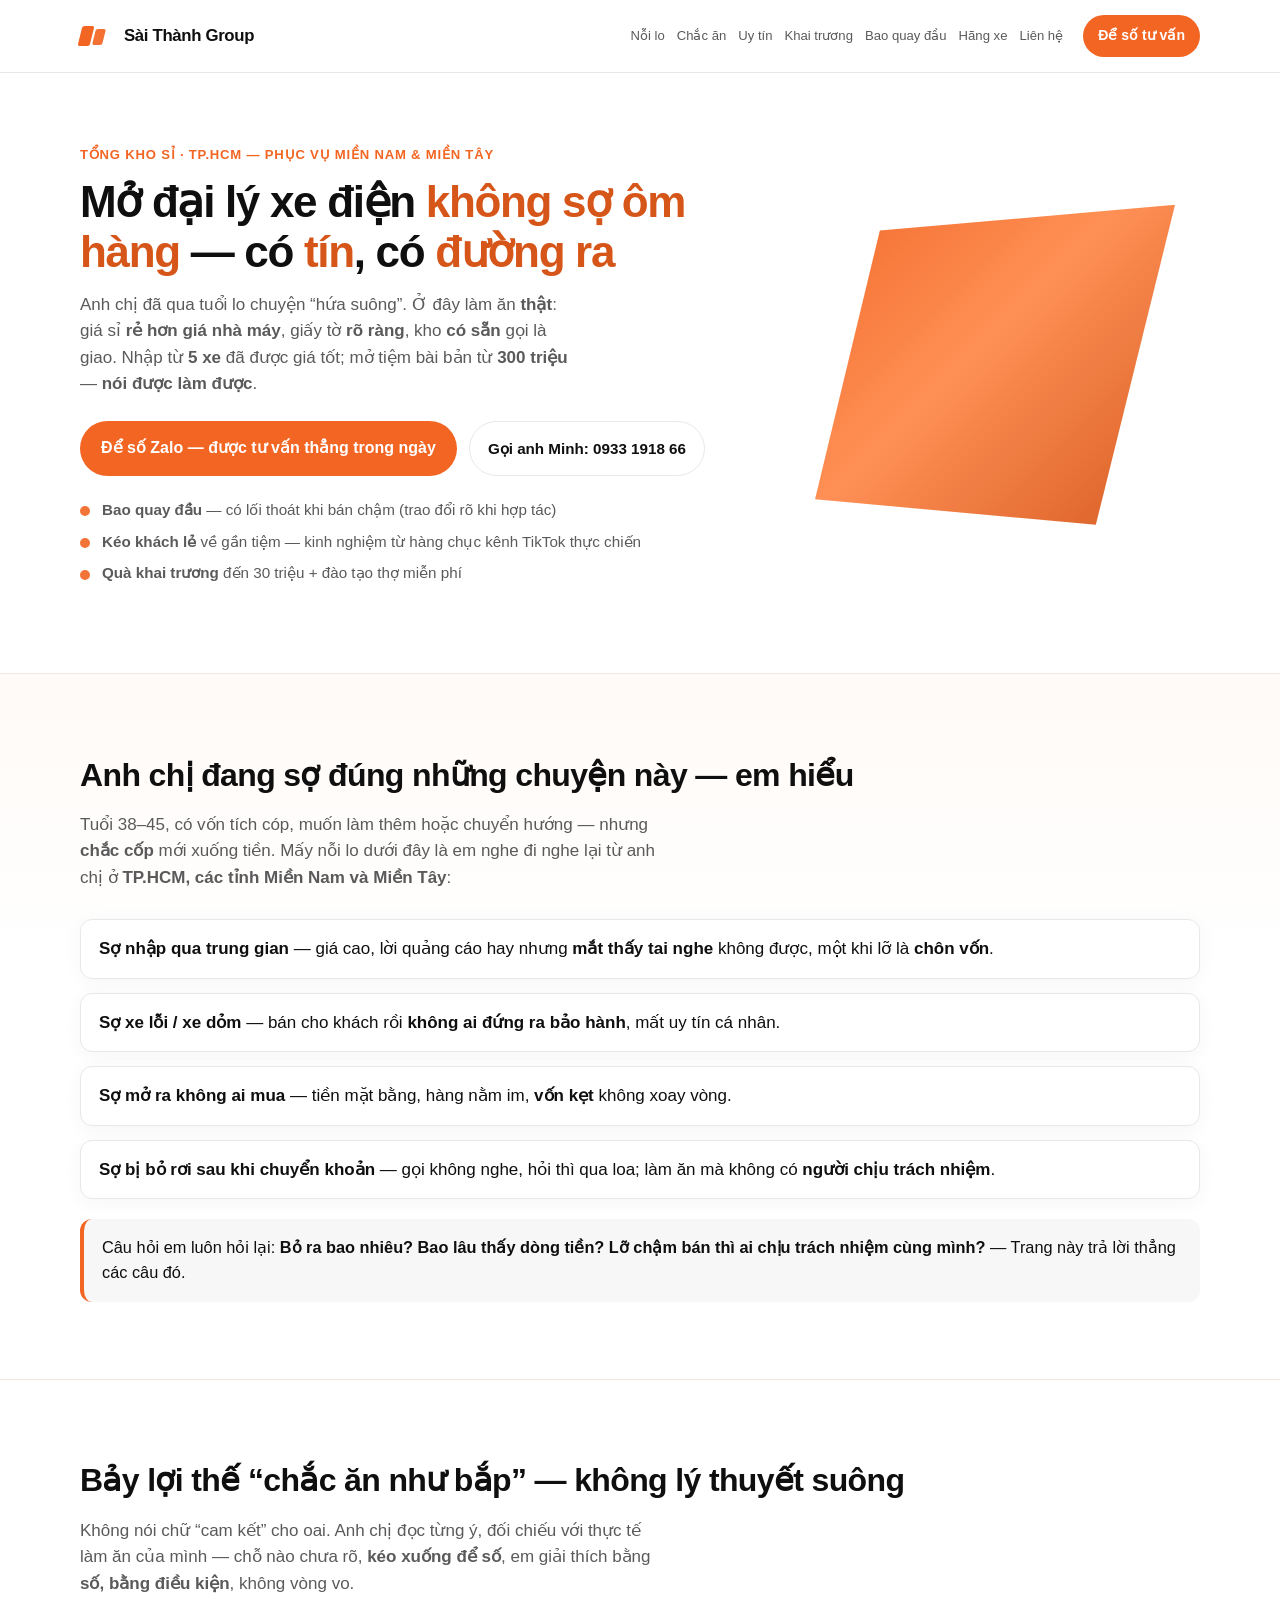
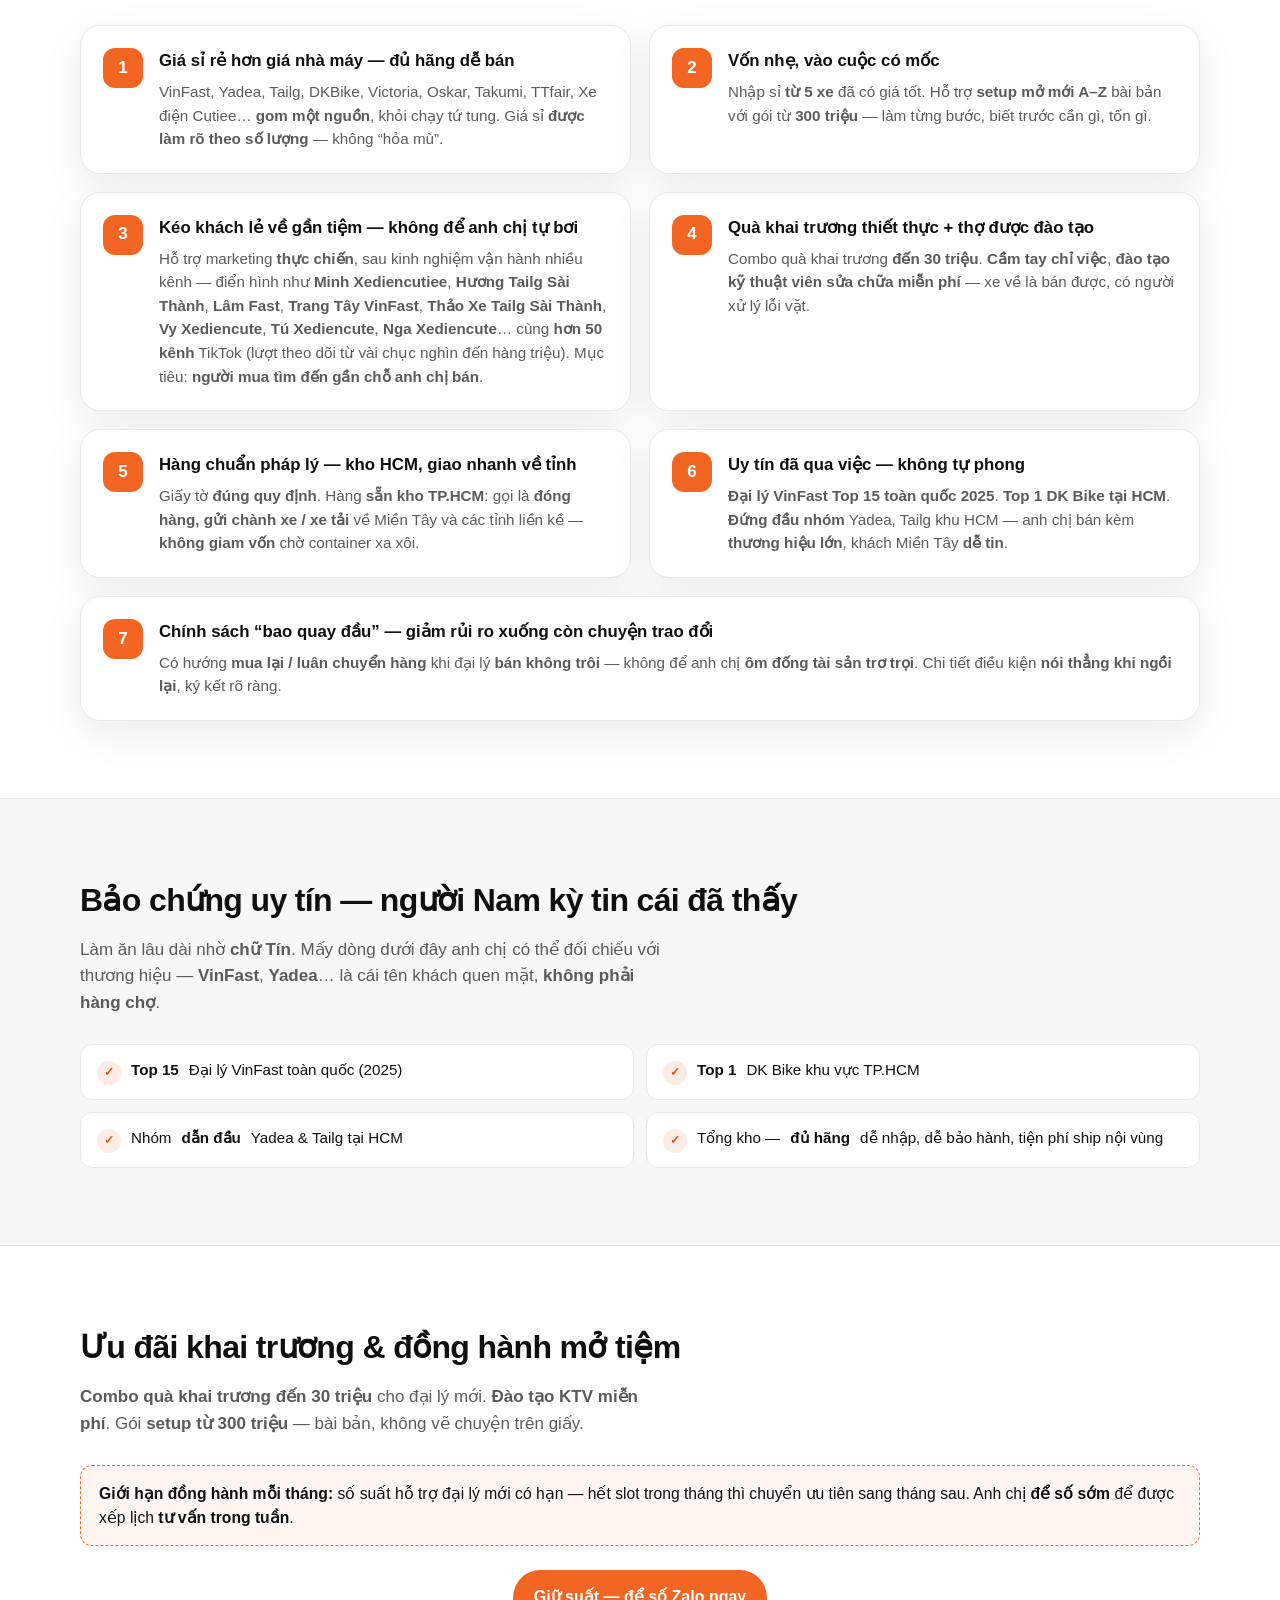
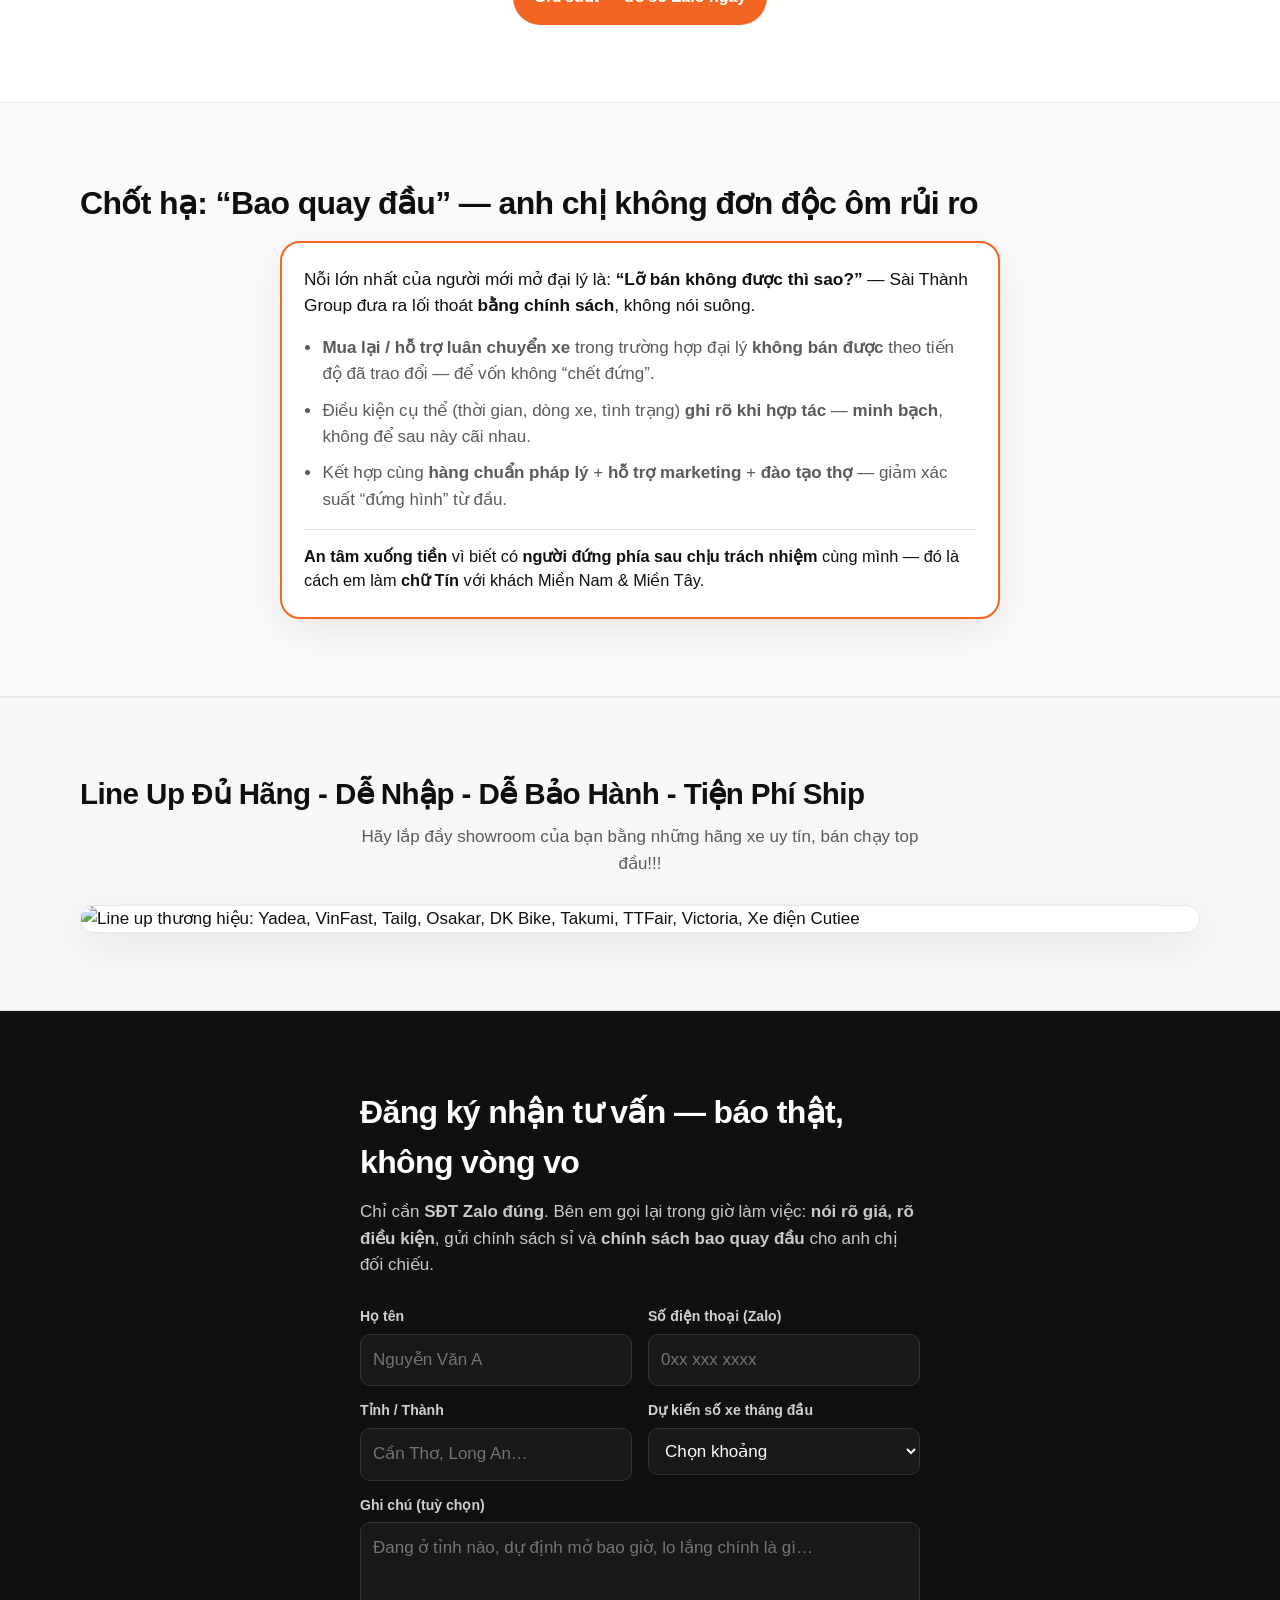
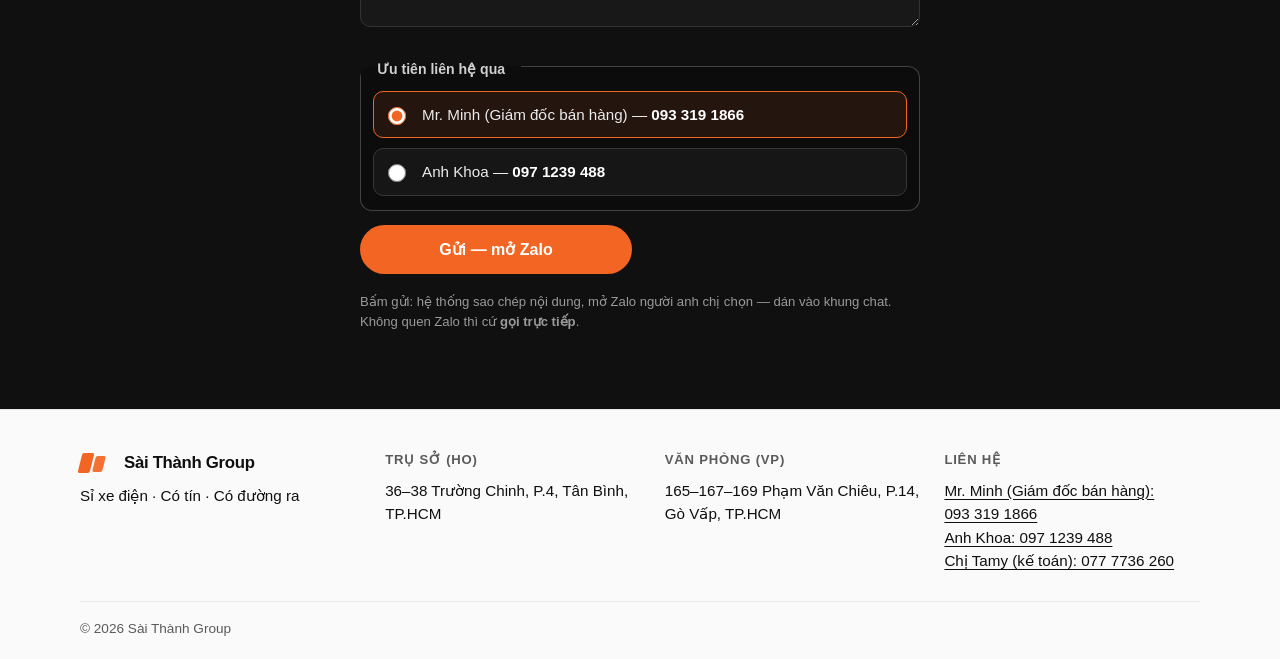
==== index.html @ 031f476b "Add files via upload" ====
<!DOCTYPE html>
<html lang="vi">
<head>
  <meta charset="UTF-8" />
  <meta name="viewport" content="width=device-width, initial-scale=1" />
  <meta name="description" content="Sài Thành Group — sỉ xe điện giá tốt hơn nhà máy, kho HCM, bao quay đầu. Uy tín Top VinFast, DK Bike, Yadea, Tailg. Tư vấn mở đại lý Miền Nam &amp; Miền Tây." />
  <title>Sài Thành Group — Mở đại lý xe điện chắc ăn, có tín, có đường ra</title>
  <link rel="stylesheet" href="style.css" />
</head>
<body>
  <header class="site-header">
    <div class="wrap site-header__inner">
      <a class="brand" href="#top" aria-label="Sài Thành Group — về đầu trang">
        <span class="brand__mark" aria-hidden="true"></span>
        <span class="brand__name">Sài Thành Group</span>
      </a>
      <nav class="nav" aria-label="Mục chính">
        <a href="#noi-dau">Nỗi lo</a>
        <a href="#giai-phap">Chắc ăn</a>
        <a href="#uy-tin">Uy tín</a>
        <a href="#uu-dai">Khai trương</a>
        <a href="#bao-quay-dau">Bao quay đầu</a>
        <a href="#hang">Hãng xe</a>
        <a href="#lien-he">Liên hệ</a>
      </nav>
      <a class="btn btn--primary btn--sm" href="#bao-gia">Để số tư vấn</a>
    </div>
  </header>

  <main id="top">
    <section class="hero">
      <div class="wrap hero__grid">
        <div class="hero__copy">
          <p class="eyebrow">Tổng kho sỉ · TP.HCM — phục vụ Miền Nam &amp; Miền Tây</p>
          <h1>Mở đại lý xe điện <strong>không sợ ôm hàng</strong> — có <strong>tín</strong>, có <strong>đường ra</strong></h1>
          <p class="hero__lead">
            Anh chị đã qua tuổi lo chuyện “hứa suông”. Ở đây làm ăn <strong>thật</strong>: giá sỉ <strong>rẻ hơn giá nhà máy</strong>, giấy tờ <strong>rõ ràng</strong>, kho <strong>có sẵn</strong> gọi là giao. Nhập từ <strong>5 xe</strong> đã được giá tốt; mở tiệm bài bản từ <strong>300 triệu</strong> — <strong>nói được làm được</strong>.
          </p>
          <div class="hero__cta">
            <a class="btn btn--primary btn--lg" href="#bao-gia">Để số Zalo — được tư vấn thẳng trong ngày</a>
            <a class="btn btn--ghost" href="tel:+84933191866">Gọi anh Minh: 0933&nbsp;1918&nbsp;66</a>
          </div>
          <ul class="hero__ticks" aria-label="Điểm chốt nhanh">
            <li><strong>Bao quay đầu</strong> — có lối thoát khi bán chậm (trao đổi rõ khi hợp tác)</li>
            <li><strong>Kéo khách lẻ</strong> về gần tiệm — kinh nghiệm từ hàng chục kênh TikTok thực chiến</li>
            <li><strong>Quà khai trương</strong> đến 30 triệu + đào tạo thợ miễn phí</li>
          </ul>
        </div>
        <div class="hero__visual" aria-hidden="true">
          <div class="hero__shape"></div>
        </div>
      </div>
    </section>

    <section class="section section--pain" id="noi-dau">
      <div class="wrap">
        <h2 class="section__title">Anh chị đang sợ đúng những chuyện này — em hiểu</h2>
        <p class="section__lead">
          Tuổi 38–45, có vốn tích cóp, muốn làm thêm hoặc chuyển hướng — nhưng <strong>chắc cốp</strong> mới xuống tiền. Mấy nỗi lo dưới đây là em nghe đi nghe lại từ anh chị ở <strong>TP.HCM, các tỉnh Miền Nam và Miền Tây</strong>:
        </p>
        <ul class="pain-list">
          <li>
            <strong>Sợ nhập qua trung gian</strong> — giá cao, lời quảng cáo hay nhưng <strong>mắt thấy tai nghe</strong> không được, một khi lỡ là <strong>chôn vốn</strong>.
          </li>
          <li>
            <strong>Sợ xe lỗi / xe dỏm</strong> — bán cho khách rồi <strong>không ai đứng ra bảo hành</strong>, mất uy tín cá nhân.
          </li>
          <li>
            <strong>Sợ mở ra không ai mua</strong> — tiền mặt bằng, hàng nằm im, <strong>vốn kẹt</strong> không xoay vòng.
          </li>
          <li>
            <strong>Sợ bị bỏ rơi sau khi chuyển khoản</strong> — gọi không nghe, hỏi thì qua loa; làm ăn mà không có <strong>người chịu trách nhiệm</strong>.
          </li>
        </ul>
        <p class="pain-close">
          Câu hỏi em luôn hỏi lại: <strong>Bỏ ra bao nhiêu? Bao lâu thấy dòng tiền? Lỡ chậm bán thì ai chịu trách nhiệm cùng mình?</strong> — Trang này trả lời thẳng các câu đó.
        </p>
      </div>
    </section>

    <section class="section" id="giai-phap">
      <div class="wrap">
        <h2 class="section__title">Bảy lợi thế “chắc ăn như bắp” — không lý thuyết suông</h2>
        <p class="section__lead">
          Không nói chữ “cam kết” cho oai. Anh chị đọc từng ý, đối chiếu với thực tế làm ăn của mình — chỗ nào chưa rõ, <strong>kéo xuống để số</strong>, em giải thích bằng <strong>số, bằng điều kiện</strong>, không vòng vo.
        </p>
        <ol class="benefits">
          <li>
            <span class="benefits__n">1</span>
            <div>
              <h3><strong>Giá sỉ rẻ hơn giá nhà máy</strong> — đủ hãng dễ bán</h3>
              <p>VinFast, Yadea, Tailg, DKBike, Victoria, Oskar, Takumi, TTfair, Xe điện Cutiee… <strong>gom một nguồn</strong>, khỏi chạy tứ tung. Giá sỉ <strong>được làm rõ theo số lượng</strong> — không “hỏa mù”.</p>
            </div>
          </li>
          <li>
            <span class="benefits__n">2</span>
            <div>
              <h3><strong>Vốn nhẹ, vào cuộc có mốc</strong></h3>
              <p>Nhập sỉ <strong>từ 5 xe</strong> đã có giá tốt. Hỗ trợ <strong>setup mở mới A–Z</strong> bài bản với gói từ <strong>300 triệu</strong> — làm từng bước, biết trước cần gì, tốn gì.</p>
            </div>
          </li>
          <li>
            <span class="benefits__n">3</span>
            <div>
              <h3><strong>Kéo khách lẻ về gần tiệm</strong> — không để anh chị tự bơi</h3>
              <p>Hỗ trợ marketing <strong>thực chiến</strong>, sau kinh nghiệm vận hành nhiều kênh — điển hình như <strong>Minh Xediencutiee</strong>, <strong>Hương Tailg Sài Thành</strong>, <strong>Lâm Fast</strong>, <strong>Trang Tây VinFast</strong>, <strong>Thảo Xe Tailg Sài Thành</strong>, <strong>Vy Xediencute</strong>, <strong>Tú Xediencute</strong>, <strong>Nga Xediencute</strong>… cùng <strong>hơn 50 kênh</strong> TikTok (lượt theo dõi từ vài chục nghìn đến hàng triệu). Mục tiêu: <strong>người mua tìm đến gần chỗ anh chị bán</strong>.</p>
            </div>
          </li>
          <li>
            <span class="benefits__n">4</span>
            <div>
              <h3><strong>Quà khai trương thiết thực</strong> + thợ được đào tạo</h3>
              <p>Combo quà khai trương <strong>đến 30 triệu</strong>. <strong>Cầm tay chỉ việc</strong>, <strong>đào tạo kỹ thuật viên sửa chữa miễn phí</strong> — xe về là bán được, có người xử lý lỗi vặt.</p>
            </div>
          </li>
          <li>
            <span class="benefits__n">5</span>
            <div>
              <h3><strong>Hàng chuẩn pháp lý</strong> — kho HCM, giao nhanh về tỉnh</h3>
              <p>Giấy tờ <strong>đúng quy định</strong>. Hàng <strong>sẵn kho TP.HCM</strong>: gọi là <strong>đóng hàng, gửi chành xe / xe tải</strong> về Miền Tây và các tỉnh liền kề — <strong>không giam vốn</strong> chờ container xa xôi.</p>
            </div>
          </li>
          <li>
            <span class="benefits__n">6</span>
            <div>
              <h3><strong>Uy tín đã qua việc</strong> — không tự phong</h3>
              <p><strong>Đại lý VinFast Top 15 toàn quốc 2025</strong>. <strong>Top 1 DK Bike tại HCM</strong>. <strong>Đứng đầu nhóm</strong> Yadea, Tailg khu HCM — anh chị bán kèm <strong>thương hiệu lớn</strong>, khách Miền Tây <strong>dễ tin</strong>.</p>
            </div>
          </li>
          <li>
            <span class="benefits__n">7</span>
            <div>
              <h3><strong>Chính sách “bao quay đầu”</strong> — giảm rủi ro xuống còn chuyện trao đổi</h3>
              <p>Có hướng <strong>mua lại / luân chuyển hàng</strong> khi đại lý <strong>bán không trôi</strong> — không để anh chị <strong>ôm đống tài sản trơ trọi</strong>. Chi tiết điều kiện <strong>nói thẳng khi ngồi lại</strong>, ký kết rõ ràng.</p>
            </div>
          </li>
        </ol>
      </div>
    </section>

    <section class="section section--tint" id="uy-tin">
      <div class="wrap">
        <h2 class="section__title">Bảo chứng uy tín — người Nam kỳ tin cái đã thấy</h2>
        <p class="section__lead">
          Làm ăn lâu dài nhờ <strong>chữ Tín</strong>. Mấy dòng dưới đây anh chị có thể đối chiếu với thương hiệu — <strong>VinFast</strong>, <strong>Yadea</strong>… là cái tên khách quen mặt, <strong>không phải hàng chợ</strong>.
        </p>
        <ul class="trust-badges">
          <li><span class="trust-badges__mark">✓</span> <strong>Top 15</strong> Đại lý VinFast toàn quốc (2025)</li>
          <li><span class="trust-badges__mark">✓</span> <strong>Top 1</strong> DK Bike khu vực TP.HCM</li>
          <li><span class="trust-badges__mark">✓</span> Nhóm <strong>dẫn đầu</strong> Yadea &amp; Tailg tại HCM</li>
          <li><span class="trust-badges__mark">✓</span> Tổng kho — <strong>đủ hãng</strong> dễ nhập, dễ bảo hành, tiện phí ship nội vùng</li>
        </ul>
      </div>
    </section>

    <section class="section" id="uu-dai">
      <div class="wrap">
        <h2 class="section__title">Ưu đãi khai trương &amp; đồng hành mở tiệm</h2>
        <p class="section__lead">
          <strong>Combo quà khai trương đến 30 triệu</strong> cho đại lý mới. <strong>Đào tạo KTV miễn phí</strong>. Gói <strong>setup từ 300 triệu</strong> — bài bản, không vẽ chuyện trên giấy.
        </p>
        <div class="scarcity-box" role="note">
          <p><strong>Giới hạn đồng hành mỗi tháng:</strong> số suất hỗ trợ đại lý mới có hạn — hết slot trong tháng thì chuyển ưu tiên sang tháng sau. Anh chị <strong>để số sớm</strong> để được xếp lịch <strong>tư vấn trong tuần</strong>.</p>
        </div>
        <p class="section__cta">
          <a class="btn btn--primary btn--lg" href="#bao-gia">Giữ suất — để số Zalo ngay</a>
        </p>
      </div>
    </section>

    <section class="section section--commit" id="bao-quay-dau">
      <div class="wrap">
        <h2 class="section__title">Chốt hạ: <strong>“Bao quay đầu”</strong> — anh chị không đơn độc ôm rủi ro</h2>
        <div class="commit-card">
          <p class="commit-card__lead">
            Nỗi lớn nhất của người mới mở đại lý là: <strong>“Lỡ bán không được thì sao?”</strong> — Sài Thành Group đưa ra lối thoát <strong>bằng chính sách</strong>, không nói suông.
          </p>
          <ul class="commit-card__list">
            <li><strong>Mua lại / hỗ trợ luân chuyển xe</strong> trong trường hợp đại lý <strong>không bán được</strong> theo tiến độ đã trao đổi — để vốn không “chết đứng”.</li>
            <li>Điều kiện cụ thể (thời gian, dòng xe, tình trạng) <strong>ghi rõ khi hợp tác</strong> — <strong>minh bạch</strong>, không để sau này cãi nhau.</li>
            <li>Kết hợp cùng <strong>hàng chuẩn pháp lý</strong> + <strong>hỗ trợ marketing</strong> + <strong>đào tạo thợ</strong> — giảm xác suất “đứng hình” từ đầu.</li>
          </ul>
          <p class="commit-card__foot">
            <strong>An tâm xuống tiền</strong> vì biết có <strong>người đứng phía sau chịu trách nhiệm</strong> cùng mình — đó là cách em làm <strong>chữ Tín</strong> với khách Miền Nam &amp; Miền Tây.
          </p>
        </div>
      </div>
    </section>

    <section class="section section--tint" id="hang">
      <div class="wrap">
        <h2 class="section__title section__title--brands">Line Up Đủ Hãng - Dễ Nhập - Dễ Bảo Hành - Tiện Phí Ship</h2>
        <p class="section__lead section__lead--center">
          Hãy lắp đầy showroom của bạn bằng những hãng xe uy tín, bán chạy top đầu!!!
        </p>
        <figure class="lineup">
          <img
            src="assets/lineup-brands.png"
            alt="Line up thương hiệu: Yadea, VinFast, Tailg, Osakar, DK Bike, Takumi, TTFair, Victoria, Xe điện Cutiee"
            loading="lazy"
            decoding="async"
          />
        </figure>
      </div>
    </section>

    <section class="section section--dark" id="bao-gia">
      <div class="wrap narrow">
        <h2 class="section__title section__title--light">Đăng ký nhận tư vấn — <strong>báo thật, không vòng vo</strong></h2>
        <p class="section__lead section__lead--light">
          Chỉ cần <strong>SĐT Zalo đúng</strong>. Bên em gọi lại trong giờ làm việc: <strong>nói rõ giá, rõ điều kiện</strong>, gửi chính sách sỉ và <strong>chính sách bao quay đầu</strong> cho anh chị đối chiếu.
        </p>
        <form class="lead-form" id="lead-form" novalidate>
          <div class="field">
            <label for="name">Họ tên</label>
            <input id="name" name="name" type="text" autocomplete="name" required placeholder="Nguyễn Văn A" />
          </div>
          <div class="field">
            <label for="phone">Số điện thoại (Zalo)</label>
            <input id="phone" name="phone" type="tel" autocomplete="tel" inputmode="tel" required placeholder="0xx xxx xxxx" />
          </div>
          <div class="field">
            <label for="city">Tỉnh / Thành</label>
            <input id="city" name="city" type="text" autocomplete="address-level1" required placeholder="Cần Thơ, Long An…" />
          </div>
          <div class="field">
            <label for="qty">Dự kiến số xe tháng đầu</label>
            <select id="qty" name="qty" required>
              <option value="" selected disabled>Chọn khoảng</option>
              <option value="5–10">5 – 10 xe</option>
              <option value="11–30">11 – 30 xe</option>
              <option value="31+">31 xe trở lên</option>
            </select>
          </div>
          <div class="field field--full">
            <label for="note">Ghi chú (tuỳ chọn)</label>
            <textarea id="note" name="note" rows="3" placeholder="Đang ở tỉnh nào, dự định mở bao giờ, lo lắng chính là gì…"></textarea>
          </div>
          <fieldset class="contact-pick">
            <legend class="contact-pick__legend">Ưu tiên liên hệ qua</legend>
            <div class="contact-pick__options">
              <label class="contact-pick__row">
                <input type="radio" name="contact" value="minh" checked />
                <span class="contact-pick__text">Mr. Minh (Giám đốc bán hàng) — <span class="contact-pick__num">093&nbsp;319&nbsp;1866</span></span>
              </label>
              <label class="contact-pick__row">
                <input type="radio" name="contact" value="khoa" />
                <span class="contact-pick__text">Anh Khoa — <span class="contact-pick__num">097&nbsp;1239&nbsp;488</span></span>
              </label>
            </div>
          </fieldset>
          <button class="btn btn--primary btn--block btn--lg" type="submit">Gửi — mở Zalo</button>
          <p class="form-hint">Bấm gửi: hệ thống sao chép nội dung, mở Zalo người anh chị chọn — dán vào khung chat. Không quen Zalo thì cứ <strong>gọi trực tiếp</strong>.</p>
        </form>
        <p class="success" id="form-success" hidden>Cảm ơn anh/chị. Nếu Zalo không mở, gọi <a href="tel:+84933191866">093&nbsp;319&nbsp;1866</a> (Mr. Minh) hoặc <a href="tel:+84971239488">097&nbsp;1239&nbsp;488</a> (anh Khoa).</p>
      </div>
    </section>
  </main>

  <footer class="site-footer" id="lien-he">
    <div class="wrap site-footer__grid">
      <div>
        <div class="brand brand--footer">
          <span class="brand__mark" aria-hidden="true"></span>
          <span class="brand__name">Sài Thành Group</span>
        </div>
        <p class="footer-tag">Sỉ xe điện · Có tín · Có đường ra</p>
      </div>
      <div>
        <h3 class="footer-heading">Trụ sở (HO)</h3>
        <p>36–38 Trường Chinh, P.4, Tân Bình, TP.HCM</p>
      </div>
      <div>
        <h3 class="footer-heading">Văn phòng (VP)</h3>
        <p>165–167–169 Phạm Văn Chiêu, P.14, Gò Vấp, TP.HCM</p>
      </div>
      <div>
        <h3 class="footer-heading">Liên hệ</h3>
        <p><a href="https://zalo.me/84933191866">Mr. Minh (Giám đốc bán hàng): 093&nbsp;319&nbsp;1866</a></p>
        <p><a href="https://zalo.me/84971239488">Anh Khoa: 097&nbsp;1239&nbsp;488</a></p>
        <p><a href="https://zalo.me/84777736260">Chị Tamy (kế toán): 077&nbsp;7736&nbsp;260</a></p>
      </div>
    </div>
    <div class="wrap site-footer__bottom">
      <span>© <span id="y"></span> Sài Thành Group</span>
    </div>
  </footer>

  <script>
    (function () {
      var y = document.getElementById("y");
      if (y) y.textContent = String(new Date().getFullYear());

      var form = document.getElementById("lead-form");
      var ok = document.getElementById("form-success");
      if (!form) return;

      function digits(v) {
        return String(v || "").replace(/\D/g, "");
      }

      function zaloUrl(phoneDigits) {
        return "https://zalo.me/" + phoneDigits;
      }

      function contactDigits(contact) {
        if (contact === "minh") return "84933191866";
        return "84971239488";
      }

      form.addEventListener("submit", function (e) {
        e.preventDefault();
        if (!form.reportValidity()) return;

        var fd = new FormData(form);
        var name = String(fd.get("name") || "").trim();
        var phone = String(fd.get("phone") || "").trim();
        var city = String(fd.get("city") || "").trim();
        var qty = String(fd.get("qty") || "").trim();
        var note = String(fd.get("note") || "").trim();
        var contact = String(fd.get("contact") || "minh");

        var targetDigits = contactDigits(contact);

        var msg =
          "[SÀI THÀNH GROUP — BÁO GIÁ SỈ / MỞ ĐẠI LÝ]\n" +
          "Họ tên: " + name + "\n" +
          "SĐT: " + phone + "\n" +
          "Khu vực: " + city + "\n" +
          "Số xe dự kiến tháng đầu: " + qty + "\n" +
          (note ? "Ghi chú: " + note + "\n" : "") +
          "— Gửi từ landing page.";

        var p = digits(phone);
        if (p.length < 9) {
          form.reportValidity();
          return;
        }

        var clip = navigator.clipboard && navigator.clipboard.writeText
          ? navigator.clipboard.writeText(msg).catch(function () {})
          : Promise.resolve();

        clip.then(function () {
          window.open(zaloUrl(targetDigits), "_blank", "noopener,noreferrer");
          if (ok) {
            ok.hidden = false;
            var instant =
              window.matchMedia &&
              window.matchMedia("(prefers-reduced-motion: reduce)").matches;
            ok.scrollIntoView({
              behavior: instant ? "auto" : "smooth",
              block: "nearest",
            });
          }
        });
      });
    })();
  </script>
</body>
</html>
---- style.css ----
/* Sài Thành Group — palette: cam chủ đạo #F26522, nền sáng, chữ đậm */
:root {
  --orange: #f26522;
  --orange-dark: #d65518;
  --ink: #0f0f0f;
  --muted: #5a5a5a;
  --line: #e8e8e8;
  --bg: #ffffff;
  --bg-tint: #f7f7f8;
  --radius: 12px;
  --radius-lg: 20px;
  --shadow: 0 12px 40px rgba(15, 15, 15, 0.08);
  --font: "SF Pro Display", "SF Pro Text", -apple-system, BlinkMacSystemFont,
    "Segoe UI", Roboto, "Helvetica Neue", Arial, sans-serif;
  --wrap: 1120px;
  --header-h: 72px;
}

*,
*::before,
*::after {
  box-sizing: border-box;
}

html {
  scroll-behavior: smooth;
  scroll-padding-top: calc(var(--header-h) + 12px);
}

@media (prefers-reduced-motion: reduce) {
  html {
    scroll-behavior: auto;
  }
}

body {
  margin: 0;
  font-family: var(--font);
  font-size: 17px;
  line-height: 1.55;
  color: var(--ink);
  background: var(--bg);
  -webkit-font-smoothing: antialiased;
}

img {
  max-width: 100%;
  height: auto;
  display: block;
}

a {
  color: inherit;
  text-decoration-thickness: 1px;
  text-underline-offset: 3px;
}

a:hover {
  color: var(--orange);
}

.wrap {
  width: min(100% - 40px, var(--wrap));
  margin-inline: auto;
}

.narrow {
  width: min(100% - 40px, 560px);
}

/* Header */
.site-header {
  position: sticky;
  top: 0;
  z-index: 50;
  background: rgba(255, 255, 255, 0.92);
  backdrop-filter: blur(10px);
  border-bottom: 1px solid var(--line);
}

.site-header__inner {
  height: var(--header-h);
  display: flex;
  align-items: center;
  gap: 20px;
}

.brand {
  display: inline-flex;
  align-items: center;
  gap: 10px;
  font-weight: 600;
  letter-spacing: -0.02em;
  text-decoration: none;
  color: var(--ink);
}

.brand:hover {
  color: var(--ink);
}

.brand__mark {
  width: 34px;
  height: 22px;
  position: relative;
  flex-shrink: 0;
}

.brand__mark::before,
.brand__mark::after {
  content: "";
  position: absolute;
  background: var(--orange);
  transform: skewX(-14deg);
  border-radius: 2px;
}

.brand__mark::before {
  width: 12px;
  height: 20px;
  left: 0;
  top: 1px;
}

.brand__mark::after {
  width: 10px;
  height: 16px;
  left: 14px;
  top: 4px;
  opacity: 0.92;
}

.brand__name {
  font-size: 1.05rem;
}

.nav {
  margin-left: auto;
  display: none;
  gap: 22px;
  font-size: 0.95rem;
}

.nav a {
  text-decoration: none;
  color: var(--muted);
}

.nav a:hover {
  color: var(--ink);
}

@media (min-width: 880px) {
  .nav {
    display: flex;
    flex-wrap: wrap;
    justify-content: flex-end;
    row-gap: 4px;
    column-gap: 12px;
    max-width: min(100%, 520px);
    font-size: 0.82rem;
  }
}

/* Buttons */
.btn {
  display: inline-flex;
  align-items: center;
  justify-content: center;
  gap: 8px;
  padding: 12px 18px;
  border-radius: 999px;
  font-weight: 600;
  font-size: 0.95rem;
  border: 1px solid transparent;
  cursor: pointer;
  text-decoration: none;
  transition: background 0.15s ease, color 0.15s ease, border-color 0.15s ease,
    transform 0.12s ease;
  font-family: inherit;
}

.btn:active {
  transform: translateY(1px);
}

.btn--primary {
  background: var(--orange);
  color: #fff;
}

.btn--primary:hover {
  background: var(--orange-dark);
  color: #fff;
}

.btn--ghost {
  background: transparent;
  border-color: var(--line);
  color: var(--ink);
}

.btn--ghost:hover {
  border-color: #cfcfcf;
  color: var(--ink);
}

.btn--sm {
  padding: 9px 14px;
  font-size: 0.88rem;
}

.btn--lg {
  padding: 14px 20px;
  font-size: 1rem;
}

.btn--block {
  width: 100%;
}

/* Hero */
.hero {
  padding: clamp(32px, 6vw, 72px) 0 clamp(48px, 7vw, 88px);
  position: relative;
  overflow: hidden;
}

.hero__grid {
  display: grid;
  grid-template-columns: 1fr;
  gap: 32px;
  align-items: center;
}

@media (min-width: 900px) {
  .hero__grid {
    grid-template-columns: 1.05fr 0.65fr;
    gap: 48px;
  }
}

.hero__copy h1 {
  margin: 0 0 16px;
  font-size: clamp(1.85rem, 4vw, 2.75rem);
  line-height: 1.12;
  letter-spacing: -0.03em;
}

.hero__copy h1 strong {
  color: var(--orange-dark);
  font-weight: 800;
}

.eyebrow {
  margin: 0 0 12px;
  font-size: 0.82rem;
  font-weight: 600;
  letter-spacing: 0.06em;
  text-transform: uppercase;
  color: var(--orange);
}

.hero__lead {
  margin: 0 0 24px;
  color: var(--muted);
  max-width: 52ch;
}

.hero__cta {
  display: flex;
  flex-wrap: wrap;
  gap: 12px;
  margin-bottom: 22px;
}

.hero__ticks {
  margin: 0;
  padding: 0;
  list-style: none;
  display: grid;
  gap: 8px;
  color: var(--muted);
  font-size: 0.95rem;
}

.hero__ticks li {
  padding-left: 22px;
  position: relative;
}

.hero__ticks li::before {
  content: "";
  position: absolute;
  left: 0;
  top: 0.55em;
  width: 10px;
  height: 10px;
  border-radius: 50%;
  background: var(--orange);
  opacity: 0.9;
}

.hero__visual {
  min-height: 200px;
  position: relative;
}

.hero__shape {
  position: absolute;
  inset: 0;
  margin: auto;
  width: min(100%, 360px);
  height: 320px;
  background: linear-gradient(
    135deg,
    var(--orange) 0%,
    #ff8a4c 45%,
    var(--orange-dark) 100%
  );
  clip-path: polygon(18% 8%, 100% 0, 78% 100%, 0 92%);
  opacity: 0.95;
  filter: drop-shadow(0 24px 48px rgba(242, 101, 34, 0.35));
}

/* Sections */
.section {
  padding: clamp(48px, 6vw, 88px) 0;
}

.section--tint {
  background: var(--bg-tint);
  border-block: 1px solid var(--line);
}

.section--dark {
  background: #101010;
  color: #f2f2f2;
}

.section__title {
  margin: 0 0 12px;
  font-size: clamp(1.45rem, 2.6vw, 2rem);
  letter-spacing: -0.02em;
}

.section__title--light {
  color: #fff;
}

.section__title--brands {
  font-size: clamp(1.2rem, 3.2vw, 1.85rem);
  line-height: 1.28;
  text-wrap: balance;
  max-width: 100%;
}

.section__lead {
  margin: 0 0 28px;
  color: var(--muted);
  max-width: 62ch;
}

.section__lead--center {
  text-align: center;
  margin-inline: auto;
}

.section__lead--light {
  color: #c9c9c9;
}

.section--pain {
  background: linear-gradient(180deg, #fffaf7 0%, #fff 40%);
  border-block: 1px solid #f2e8e2;
}

.pain-list {
  margin: 0 0 20px;
  padding: 0;
  list-style: none;
  display: grid;
  gap: 14px;
}

.pain-list li {
  margin: 0;
  padding: 16px 18px;
  border-radius: var(--radius);
  border: 1px solid var(--line);
  background: #fff;
  box-shadow: 0 4px 20px rgba(15, 15, 15, 0.04);
  line-height: 1.5;
}

.pain-close {
  margin: 0;
  padding: 16px 18px;
  border-radius: var(--radius);
  border-left: 4px solid var(--orange);
  background: var(--bg-tint);
  color: var(--ink);
  font-size: 1.02rem;
}

.trust-badges {
  margin: 0;
  padding: 0;
  list-style: none;
  display: grid;
  gap: 12px;
}

@media (min-width: 640px) {
  .trust-badges {
    grid-template-columns: 1fr 1fr;
  }
}

.trust-badges li {
  display: flex;
  align-items: flex-start;
  gap: 10px;
  padding: 14px 16px;
  border-radius: var(--radius);
  border: 1px solid var(--line);
  background: #fff;
  font-size: 0.95rem;
  line-height: 1.45;
}

.trust-badges__mark {
  flex-shrink: 0;
  width: 24px;
  height: 24px;
  border-radius: 50%;
  background: rgba(242, 101, 34, 0.12);
  color: var(--orange-dark);
  font-weight: 800;
  font-size: 0.75rem;
  display: grid;
  place-items: center;
  margin-top: 2px;
}

.scarcity-box {
  margin: 0 0 24px;
  padding: 16px 18px;
  border-radius: var(--radius);
  border: 1px dashed var(--orange);
  background: rgba(242, 101, 34, 0.06);
  color: var(--ink);
  font-size: 0.98rem;
  line-height: 1.5;
}

.scarcity-box p {
  margin: 0;
}

.section__cta {
  margin: 0;
  text-align: center;
}

.section--commit {
  background: #fafafa;
  border-block: 1px solid var(--line);
}

.commit-card {
  max-width: 720px;
  margin: 0 auto;
  padding: 24px 22px;
  border-radius: var(--radius-lg);
  border: 2px solid var(--orange);
  background: #fff;
  box-shadow: var(--shadow);
}

.commit-card__lead {
  margin: 0 0 16px;
  font-size: 1.08rem;
  line-height: 1.5;
}

.commit-card__list {
  margin: 0 0 16px;
  padding-left: 1.15rem;
  color: var(--muted);
  line-height: 1.55;
}

.commit-card__list li + li {
  margin-top: 10px;
}

.commit-card__foot {
  margin: 0;
  padding-top: 14px;
  border-top: 1px solid var(--line);
  font-size: 1.02rem;
  line-height: 1.5;
  color: var(--ink);
}

/* Benefits */
.benefits {
  list-style: none;
  margin: 0;
  padding: 0;
  display: grid;
  gap: 18px;
}

@media (min-width: 720px) {
  .benefits {
    grid-template-columns: 1fr 1fr;
  }

  .benefits > li:last-child:nth-child(odd) {
    grid-column: 1 / -1;
  }
}

.benefits > li {
  display: grid;
  grid-template-columns: auto 1fr;
  gap: 16px;
  padding: 22px;
  border: 1px solid var(--line);
  border-radius: var(--radius-lg);
  background: #fff;
  box-shadow: var(--shadow);
}

.benefits__n {
  width: 40px;
  height: 40px;
  border-radius: 12px;
  background: var(--orange);
  color: #fff;
  font-weight: 700;
  display: grid;
  place-items: center;
  flex-shrink: 0;
}

.benefits h3 {
  margin: 0 0 6px;
  font-size: 1.05rem;
}

.benefits p {
  margin: 0;
  color: var(--muted);
  font-size: 0.95rem;
}

/* Split + aside */
.split {
  display: grid;
  gap: 28px;
}

@media (min-width: 880px) {
  .split {
    grid-template-columns: 1.2fr 0.8fr;
    align-items: start;
    gap: 40px;
  }
}

.list-plain {
  margin: 0;
  padding-left: 1.1rem;
  color: var(--muted);
}

.list-plain li + li {
  margin-top: 10px;
}

.aside-card {
  border: 1px solid var(--line);
  border-radius: var(--radius-lg);
  padding: 24px;
  background: #fff;
  box-shadow: var(--shadow);
}

.aside-card__title {
  margin: 0 0 12px;
  font-size: 1.1rem;
}

.aside-card__list {
  margin: 0 0 18px;
  padding-left: 1.1rem;
  color: var(--muted);
}

.aside-card__list li + li {
  margin-top: 8px;
}

/* Lineup */
.lineup {
  margin: 8px 0 0;
  border-radius: var(--radius-lg);
  overflow: hidden;
  border: 1px solid var(--line);
  box-shadow: var(--shadow);
  background: #fff;
}

.lineup img {
  width: 100%;
}

/* Form */
.lead-form {
  display: grid;
  grid-template-columns: 1fr;
  gap: 14px 16px;
  margin-top: 8px;
}

@media (min-width: 520px) {
  .lead-form {
    grid-template-columns: 1fr 1fr;
  }
}

.field {
  display: flex;
  flex-direction: column;
  gap: 6px;
}

.field--full {
  grid-column: 1 / -1;
}

.field label,
.field legend {
  font-size: 0.88rem;
  font-weight: 600;
  color: #d0d0d0;
}

/* Chọn người liên hệ — tách khỏi .field để radio không bị style input full-width */
.contact-pick {
  margin: 4px 0 0;
  padding: 0;
  border: 1px solid rgba(255, 255, 255, 0.22);
  border-radius: 12px;
  grid-column: 1 / -1;
  min-width: 0;
  background: rgba(0, 0, 0, 0.2);
}

.contact-pick__legend {
  padding: 14px 16px 6px;
  font-size: 0.88rem;
  font-weight: 600;
  color: #d0d0d0;
}

.contact-pick__options {
  display: flex;
  flex-direction: column;
  gap: 10px;
  padding: 4px 12px 14px;
}

.contact-pick__row {
  display: grid;
  grid-template-columns: 22px 1fr;
  gap: 12px;
  align-items: start;
  margin: 0;
  padding: 12px 14px;
  border-radius: 10px;
  border: 1px solid #383838;
  background: rgba(255, 255, 255, 0.04);
  cursor: pointer;
  transition: border-color 0.15s ease, background 0.15s ease;
}

.contact-pick__row:hover {
  border-color: #555;
  background: rgba(255, 255, 255, 0.06);
}

.contact-pick__row:has(input:checked) {
  border-color: var(--orange);
  background: rgba(242, 101, 34, 0.1);
}

.contact-pick__row input[type="radio"] {
  width: 18px;
  height: 18px;
  margin: 3px 0 0;
  accent-color: var(--orange);
  cursor: pointer;
}

.contact-pick__text {
  font-size: 0.95rem;
  font-weight: 500;
  color: #ececec;
  line-height: 1.4;
}

.contact-pick__num {
  font-weight: 600;
  color: #fff;
  font-variant-numeric: tabular-nums;
}

.field input,
.field select,
.field textarea {
  width: 100%;
  border: 1px solid #333;
  border-radius: 10px;
  padding: 12px 12px;
  font: inherit;
  background: #181818;
  color: #fafafa;
  outline: none;
}

.field input:focus,
.field select:focus,
.field textarea:focus {
  border-color: var(--orange);
  box-shadow: 0 0 0 3px rgba(242, 101, 34, 0.25);
}

.form-hint {
  grid-column: 1 / -1;
  margin: 4px 0 0;
  font-size: 0.82rem;
  color: #9a9a9a;
}

.success {
  margin-top: 16px;
  padding: 14px 16px;
  border-radius: 10px;
  border: 1px solid #333;
  background: #161616;
  color: #eaeaea;
}

.success a {
  color: #fff;
  text-decoration: underline;
}

/* Footer */
.site-footer {
  background: #fafafa;
  border-top: 1px solid var(--line);
  padding: 40px 0 20px;
  font-size: 0.95rem;
}

.site-footer__grid {
  display: grid;
  gap: 24px;
}

@media (min-width: 800px) {
  .site-footer__grid {
    grid-template-columns: 1.1fr 1fr 1fr 1fr;
  }
}

.brand--footer {
  margin-bottom: 8px;
}

.footer-tag {
  margin: 0;
  color: var(--muted);
}

.footer-heading {
  margin: 0 0 8px;
  font-size: 0.82rem;
  text-transform: uppercase;
  letter-spacing: 0.06em;
  color: var(--muted);
}

.site-footer p {
  margin: 0;
  color: var(--ink);
}

.site-footer__bottom {
  margin-top: 28px;
  padding-top: 16px;
  border-top: 1px solid var(--line);
  font-size: 0.85rem;
  color: var(--muted);
}
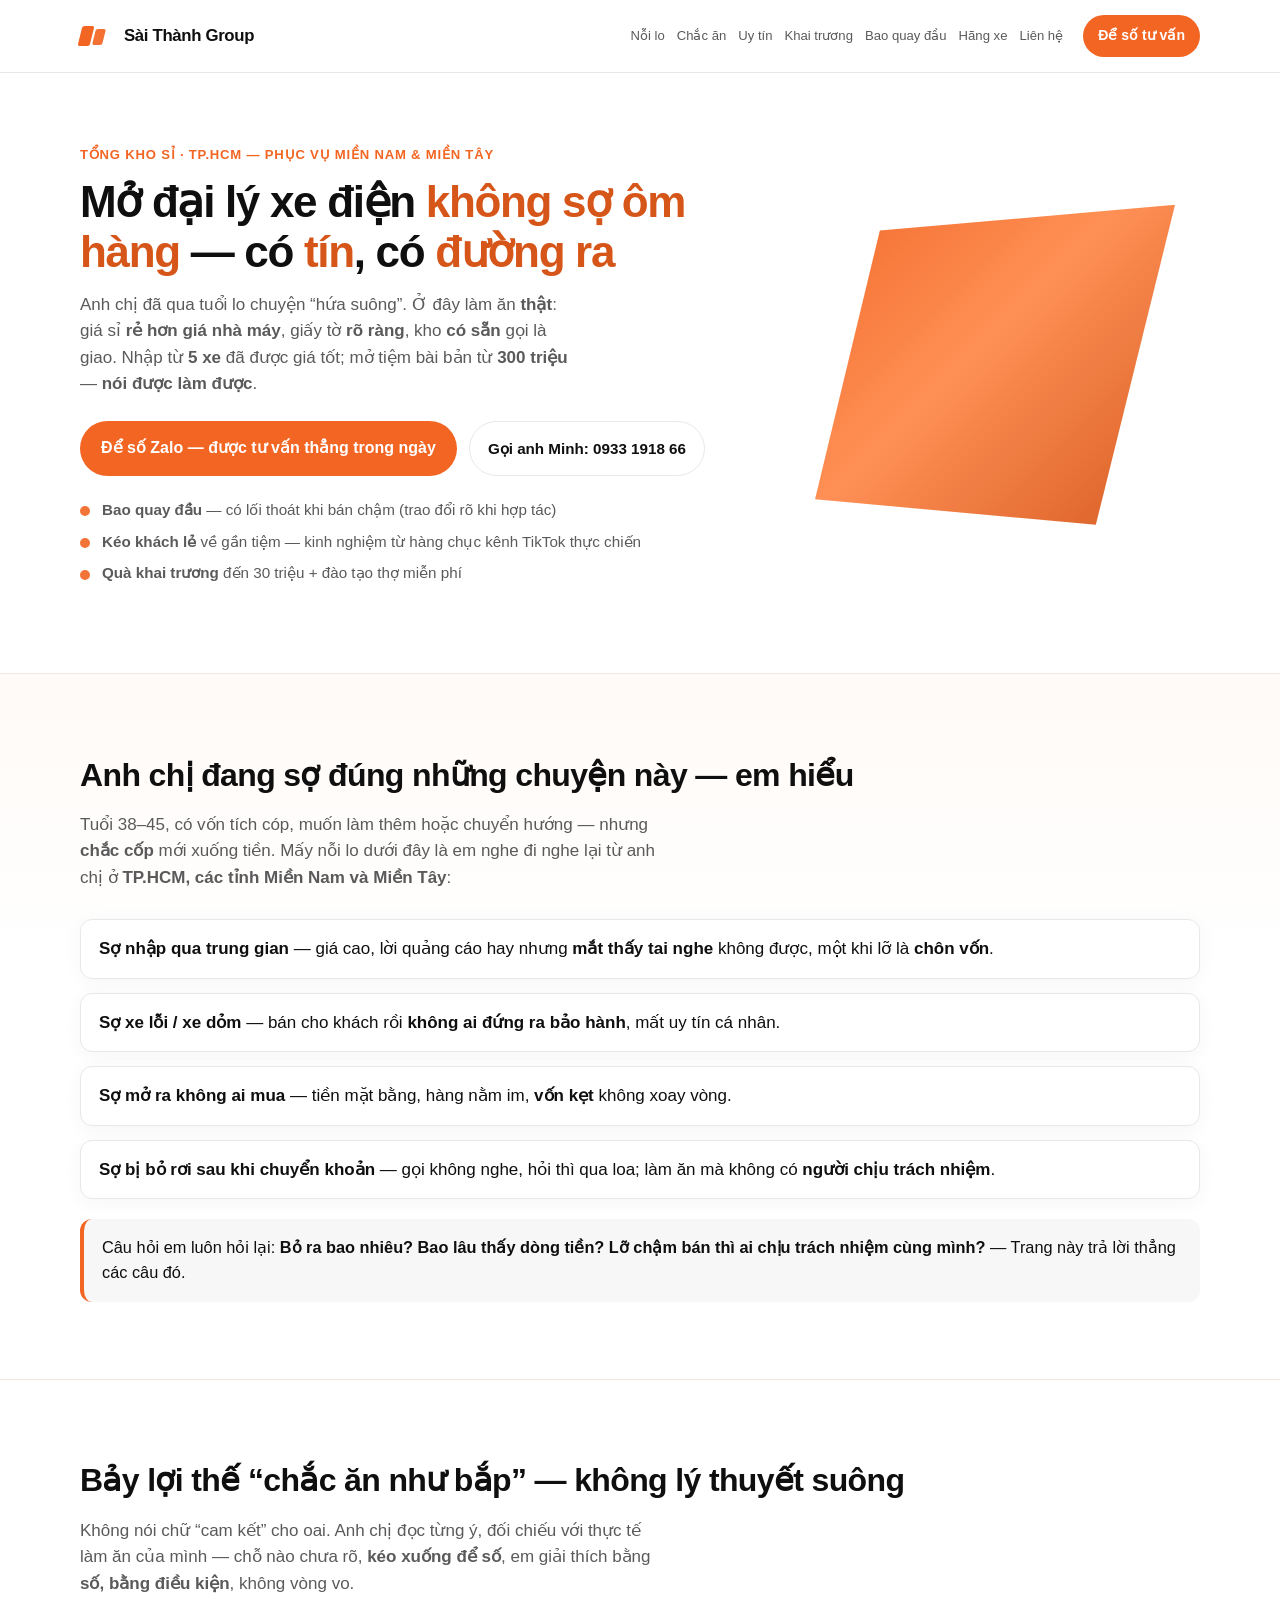
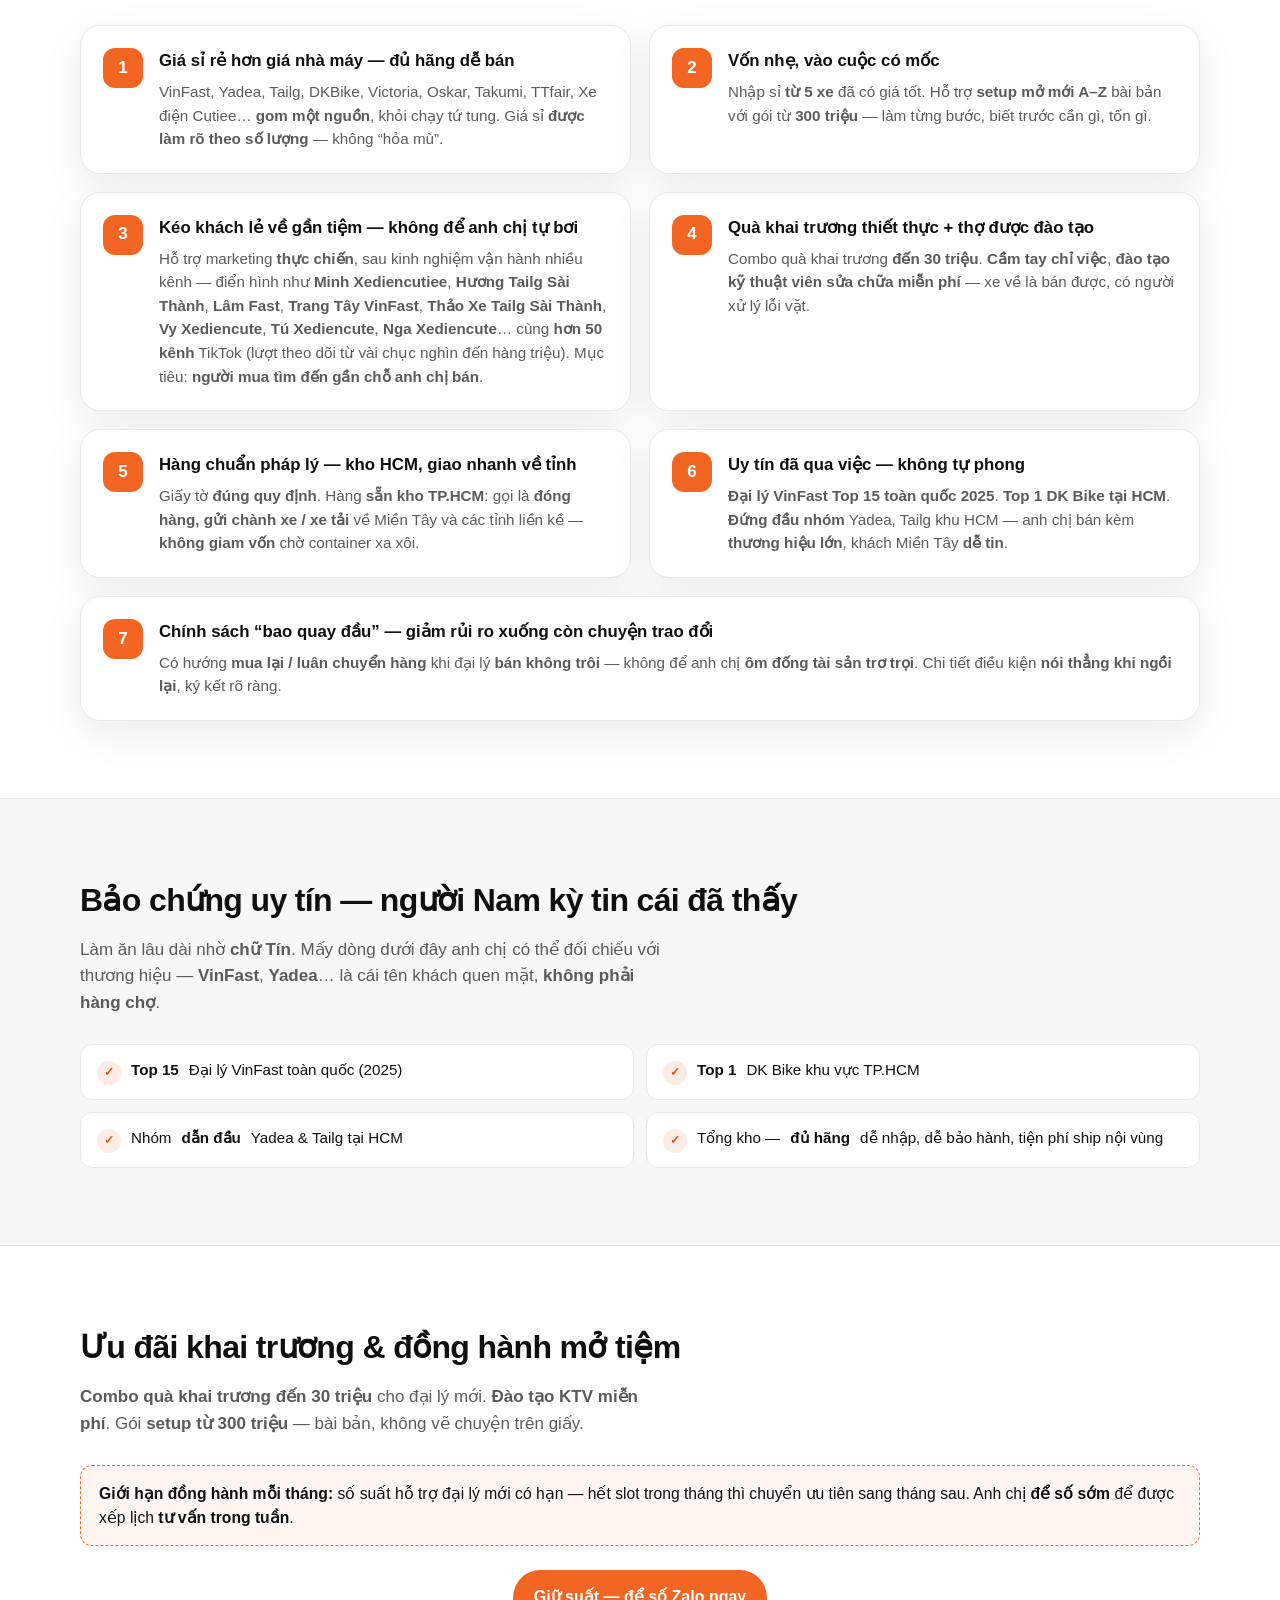
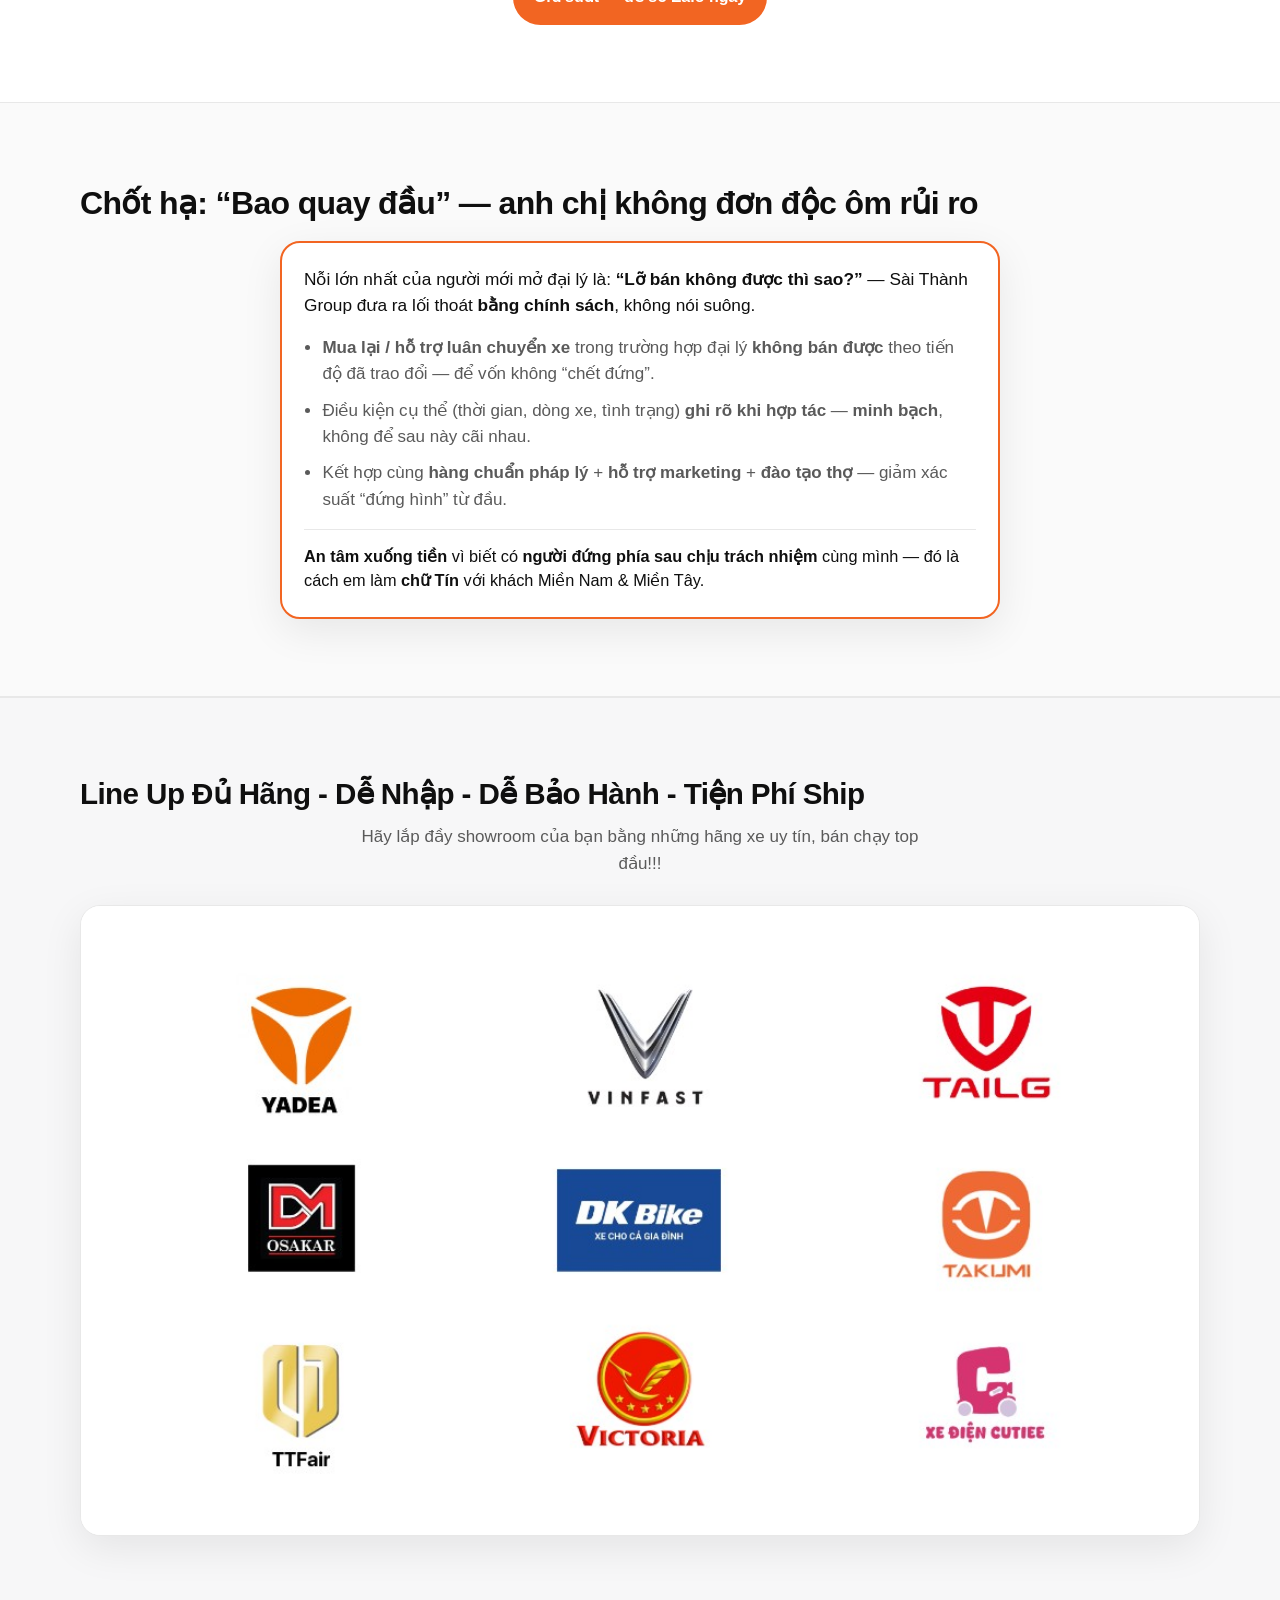
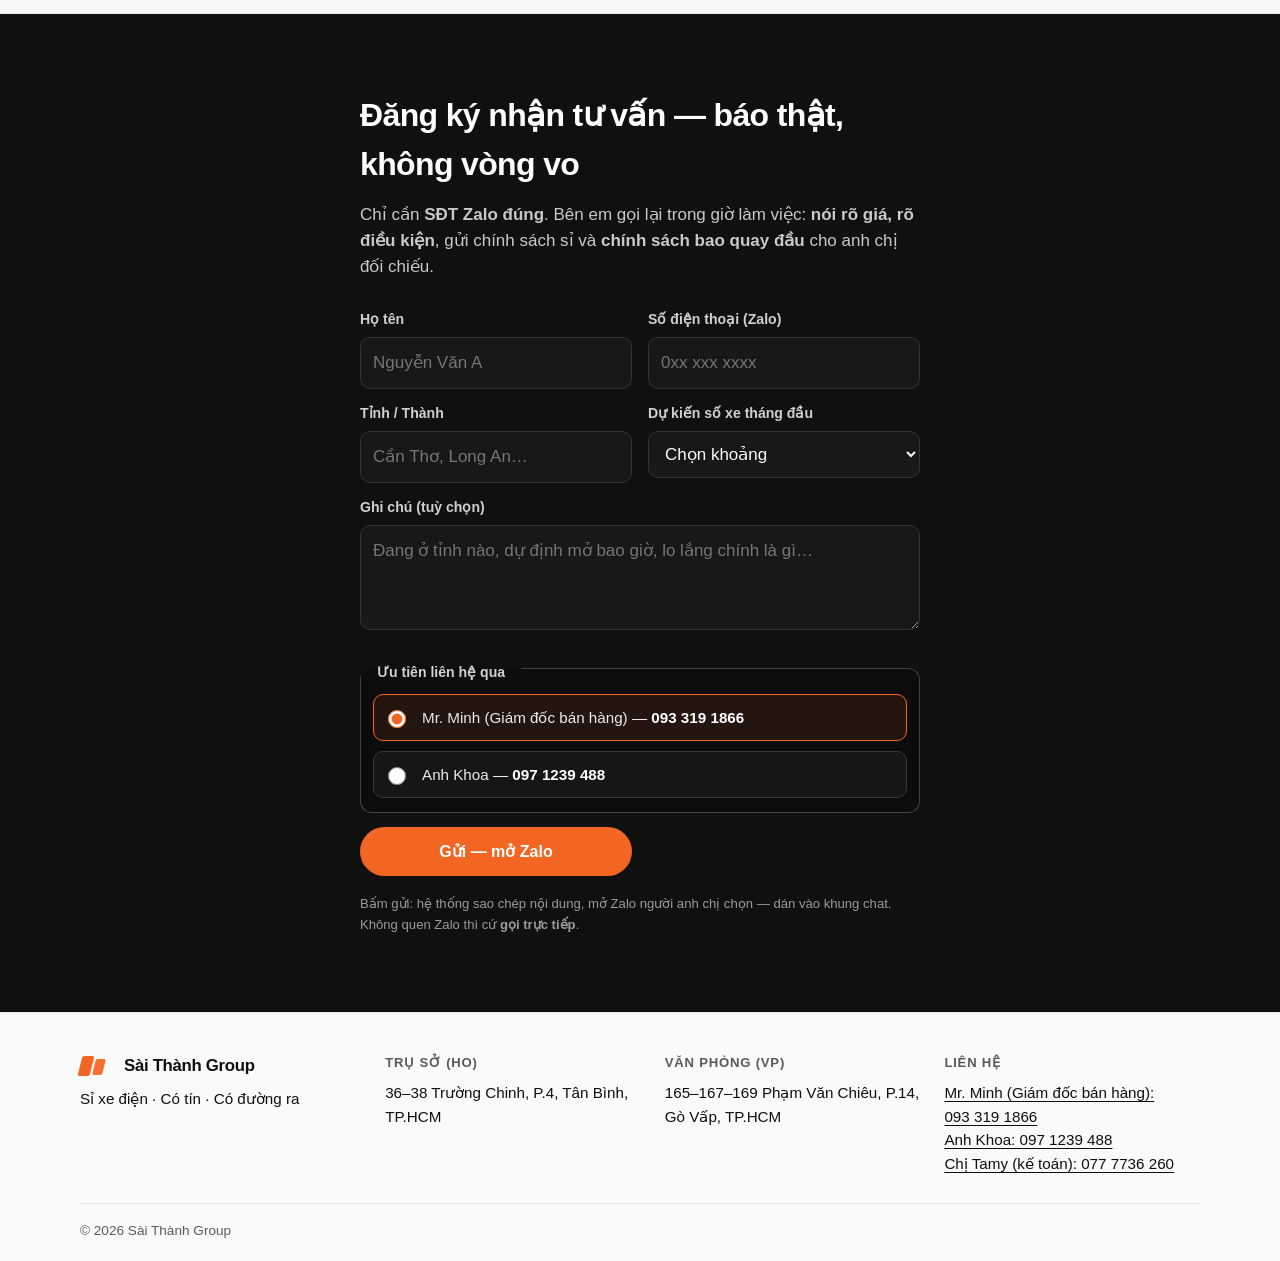
==== commit 21755d1f: "Add files via upload" ====
--- a/index.html
+++ b/index.html
@@ -195,7 +195,7 @@
         </p>
         <figure class="lineup">
           <img
-            src="assets/lineup-brands.png"
+            src="lineup-brands.png"
             alt="Line up thương hiệu: Yadea, VinFast, Tailg, Osakar, DK Bike, Takumi, TTFair, Victoria, Xe điện Cutiee"
             loading="lazy"
             decoding="async"
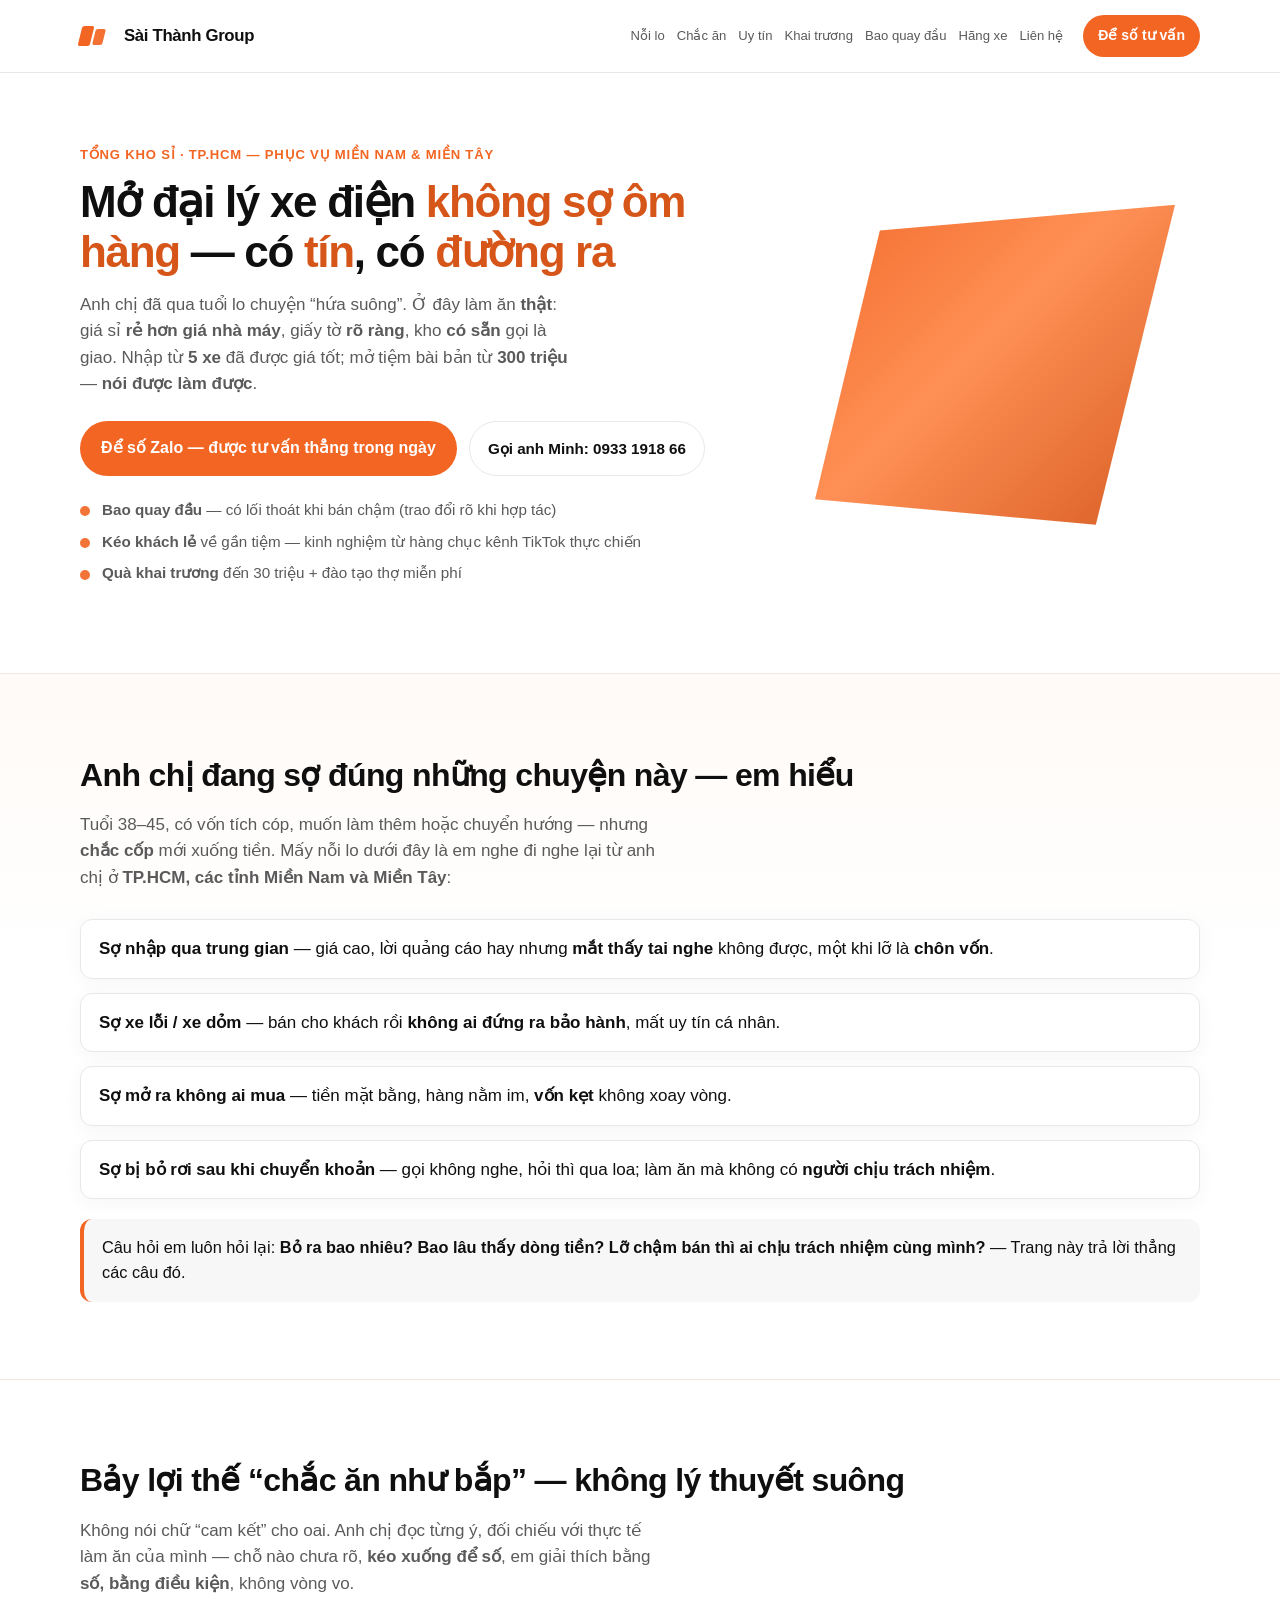
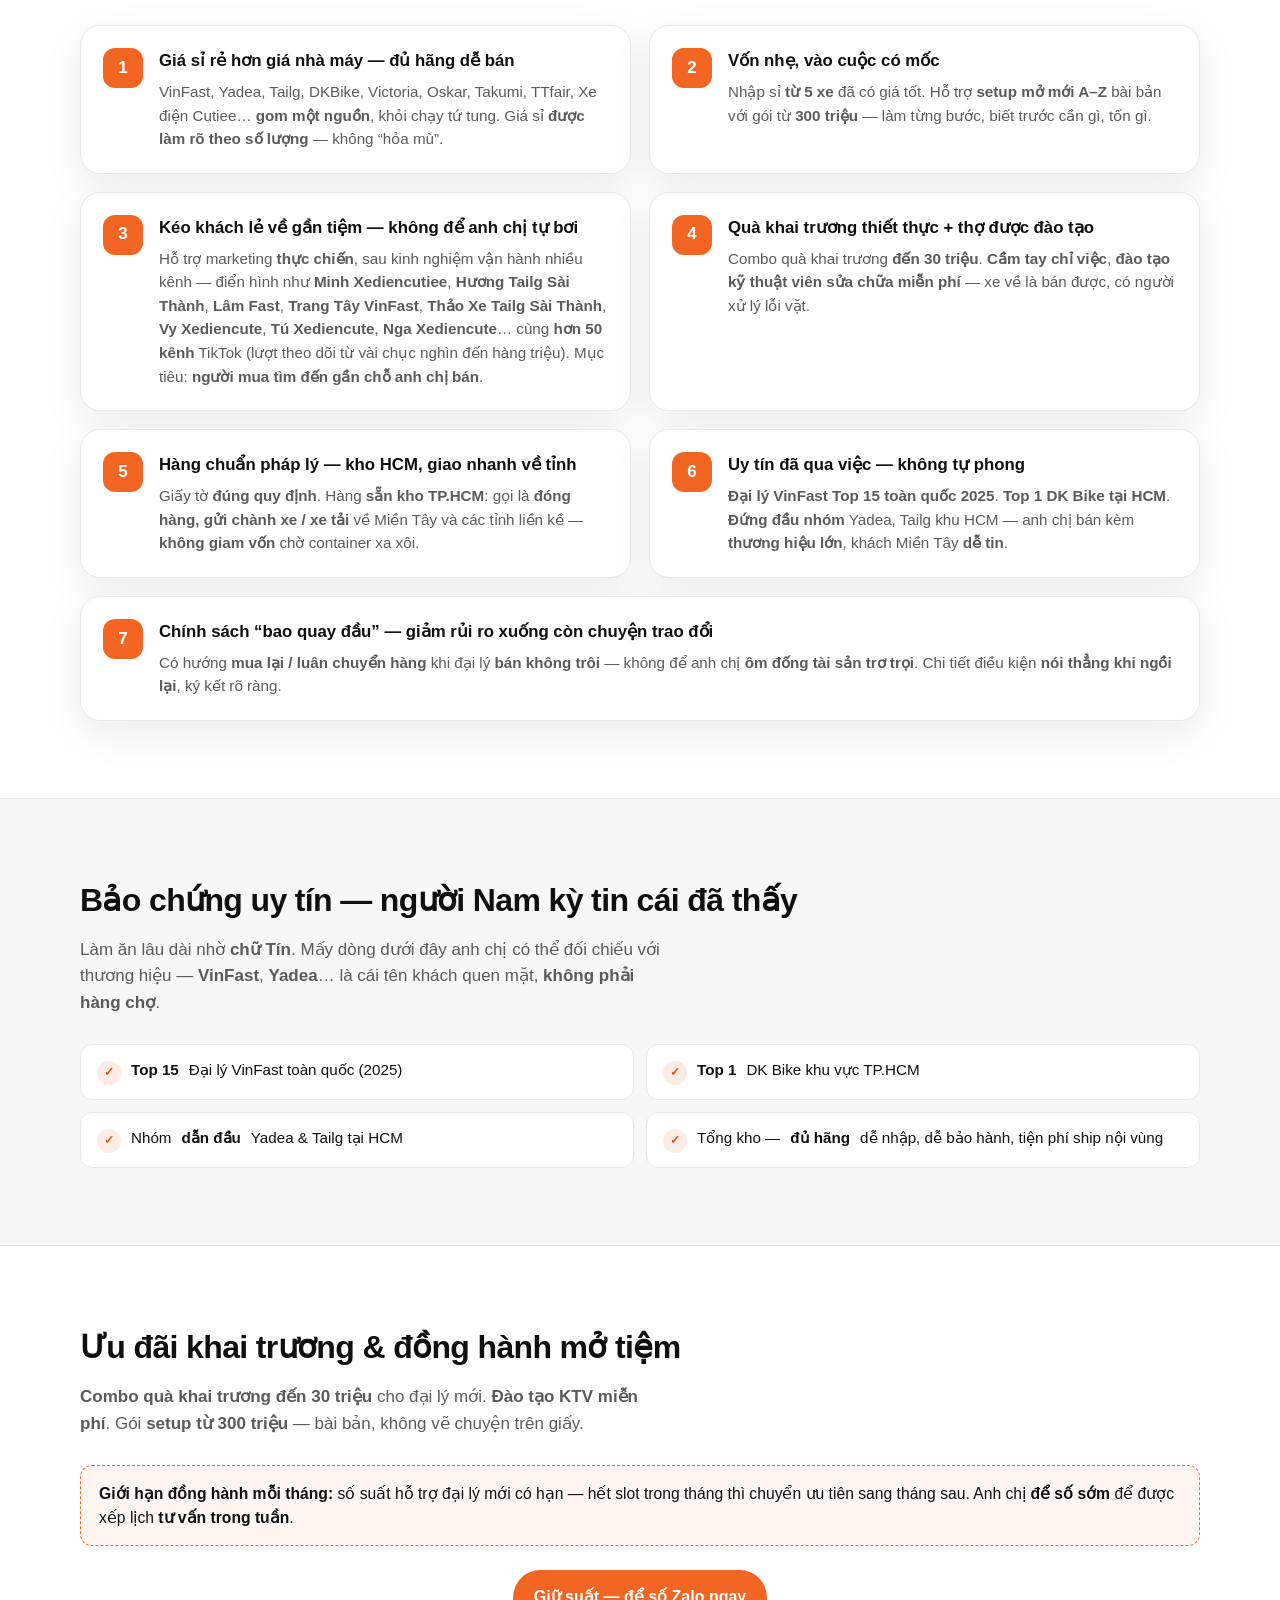
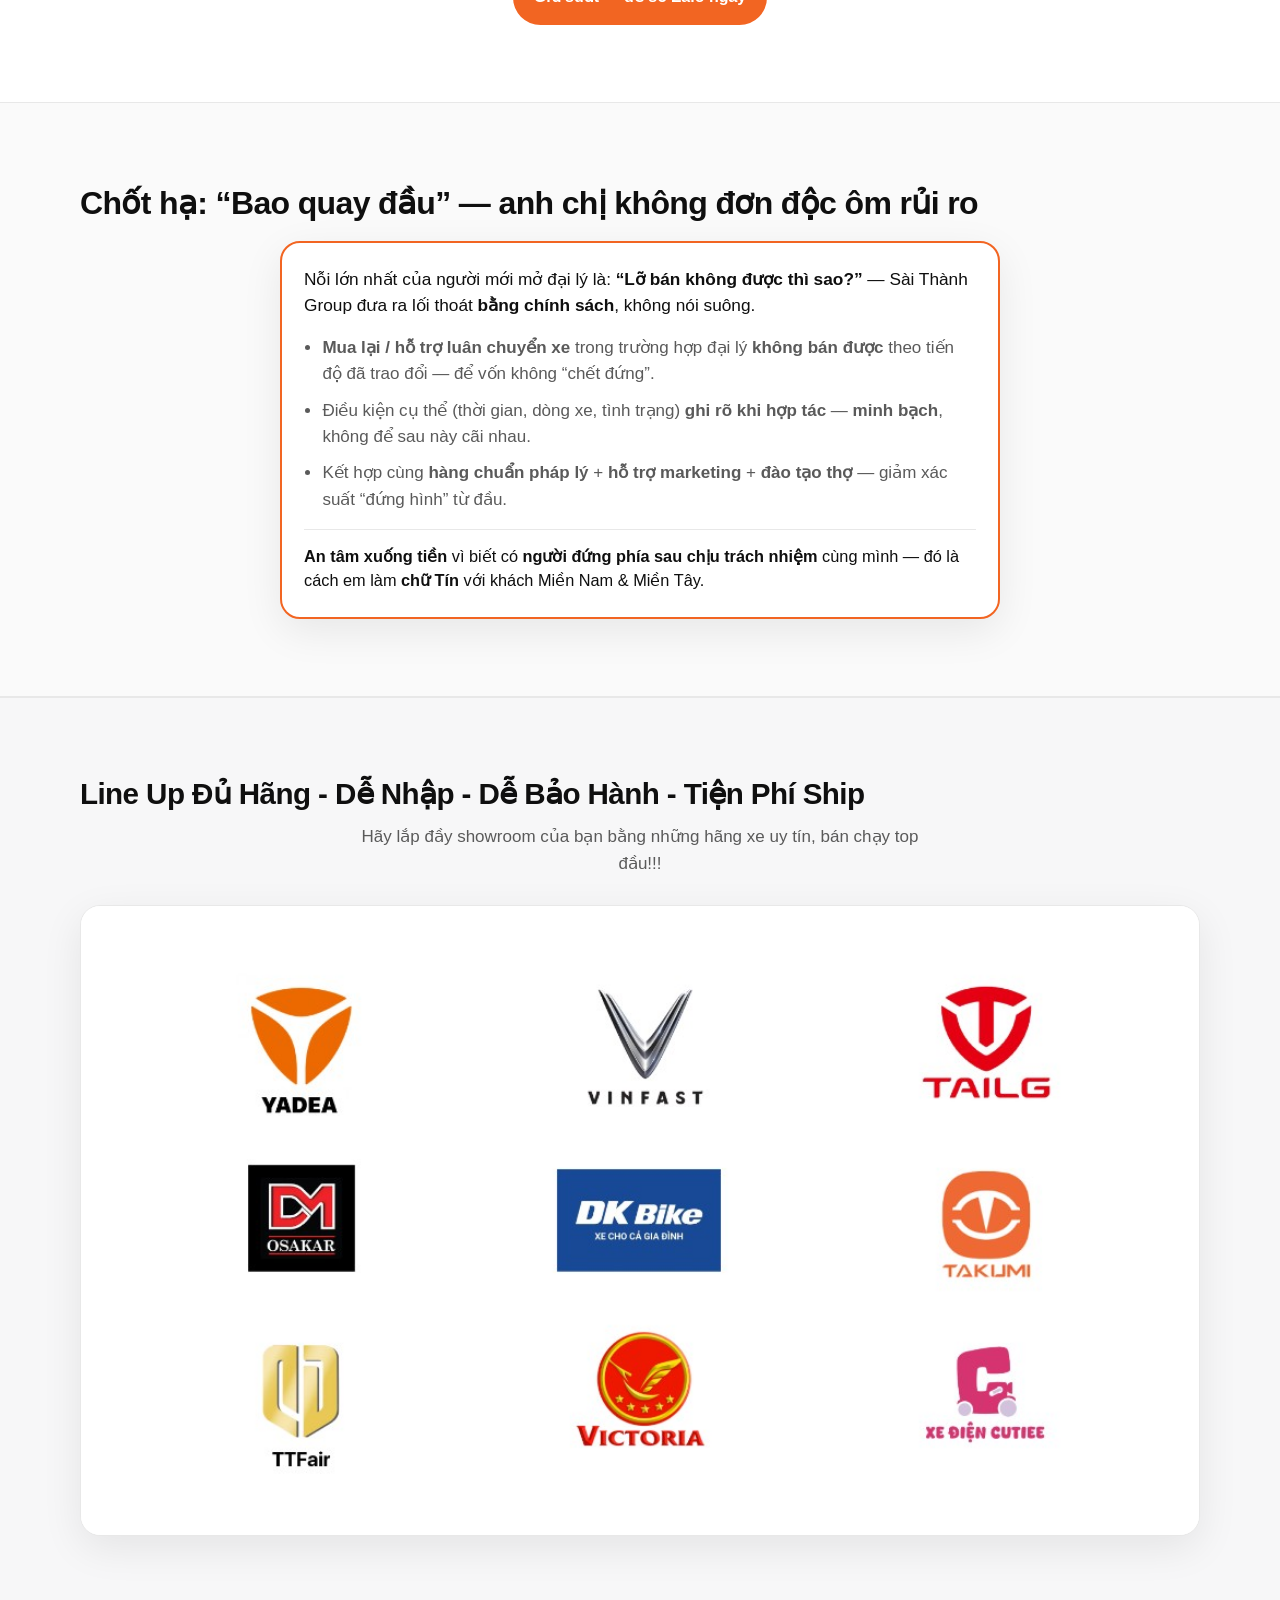
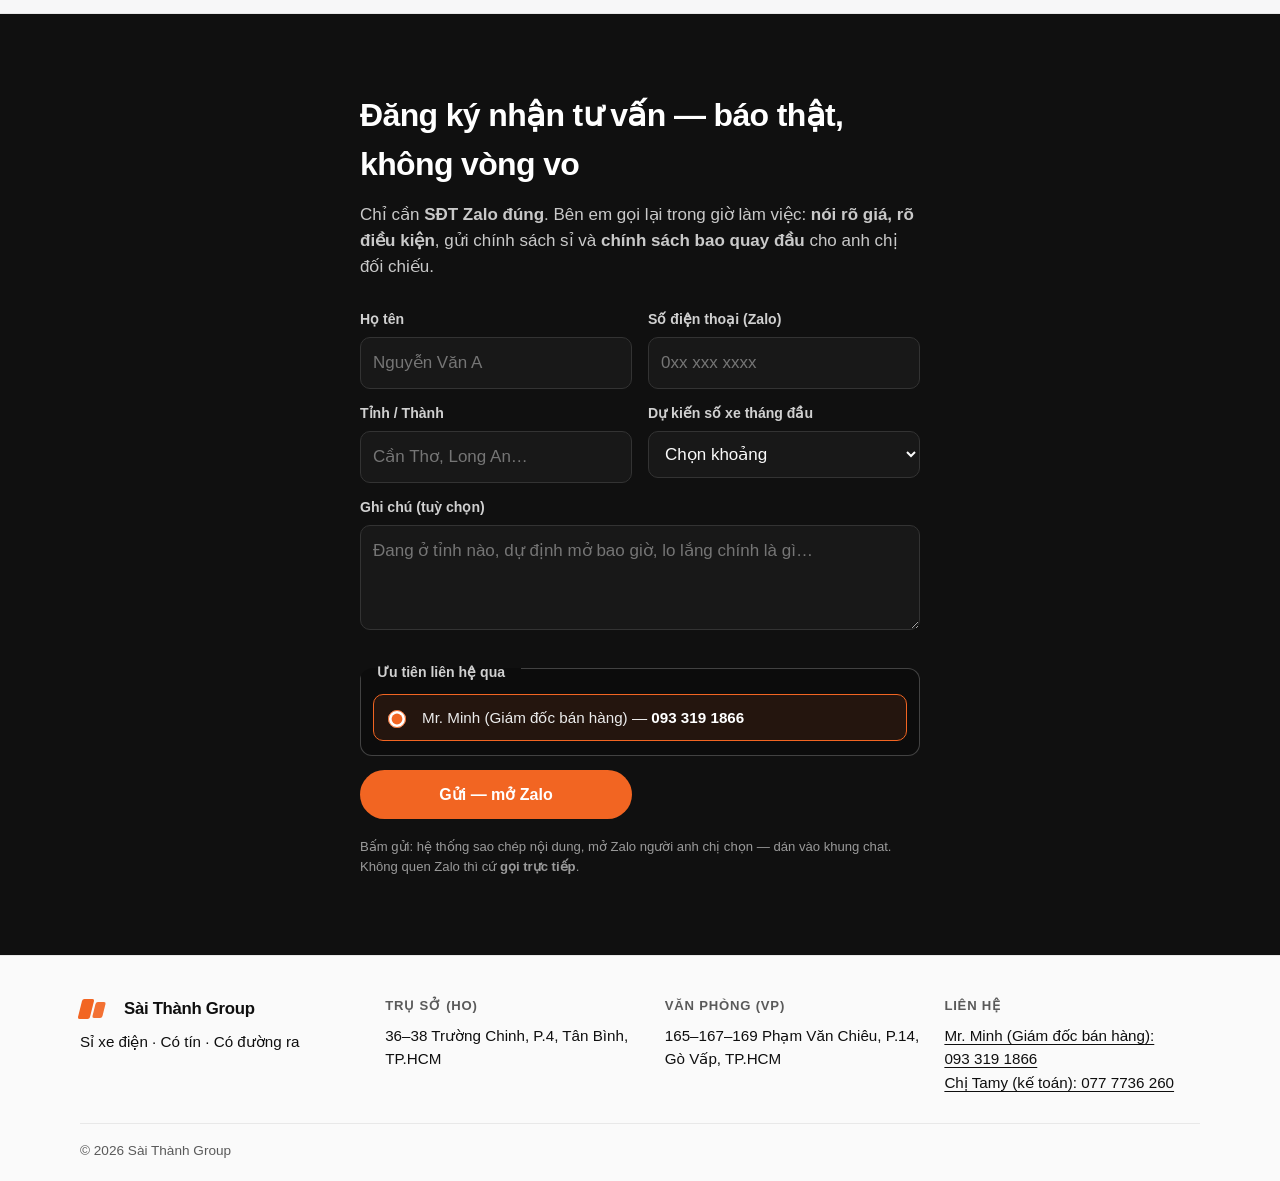
==== commit 2dc688ae: "Remove Anh Khoa phone number from contact form and footer. Co-authored-by: Cursor <cursoragent@curso" ====
--- a/index.html
+++ b/index.html
@@ -243,16 +243,12 @@
                 <input type="radio" name="contact" value="minh" checked />
                 <span class="contact-pick__text">Mr. Minh (Giám đốc bán hàng) — <span class="contact-pick__num">093&nbsp;319&nbsp;1866</span></span>
               </label>
-              <label class="contact-pick__row">
-                <input type="radio" name="contact" value="khoa" />
-                <span class="contact-pick__text">Anh Khoa — <span class="contact-pick__num">097&nbsp;1239&nbsp;488</span></span>
-              </label>
             </div>
           </fieldset>
           <button class="btn btn--primary btn--block btn--lg" type="submit">Gửi — mở Zalo</button>
           <p class="form-hint">Bấm gửi: hệ thống sao chép nội dung, mở Zalo người anh chị chọn — dán vào khung chat. Không quen Zalo thì cứ <strong>gọi trực tiếp</strong>.</p>
         </form>
-        <p class="success" id="form-success" hidden>Cảm ơn anh/chị. Nếu Zalo không mở, gọi <a href="tel:+84933191866">093&nbsp;319&nbsp;1866</a> (Mr. Minh) hoặc <a href="tel:+84971239488">097&nbsp;1239&nbsp;488</a> (anh Khoa).</p>
+        <p class="success" id="form-success" hidden>Cảm ơn anh/chị. Nếu Zalo không mở, gọi <a href="tel:+84933191866">093&nbsp;319&nbsp;1866</a> (Mr. Minh).</p>
       </div>
     </section>
   </main>
@@ -277,7 +273,6 @@
       <div>
         <h3 class="footer-heading">Liên hệ</h3>
         <p><a href="https://zalo.me/84933191866">Mr. Minh (Giám đốc bán hàng): 093&nbsp;319&nbsp;1866</a></p>
-        <p><a href="https://zalo.me/84971239488">Anh Khoa: 097&nbsp;1239&nbsp;488</a></p>
         <p><a href="https://zalo.me/84777736260">Chị Tamy (kế toán): 077&nbsp;7736&nbsp;260</a></p>
       </div>
     </div>
@@ -303,9 +298,8 @@
         return "https://zalo.me/" + phoneDigits;
       }
 
-      function contactDigits(contact) {
-        if (contact === "minh") return "84933191866";
-        return "84971239488";
+      function contactDigits() {
+        return "84933191866";
       }
 
       form.addEventListener("submit", function (e) {
